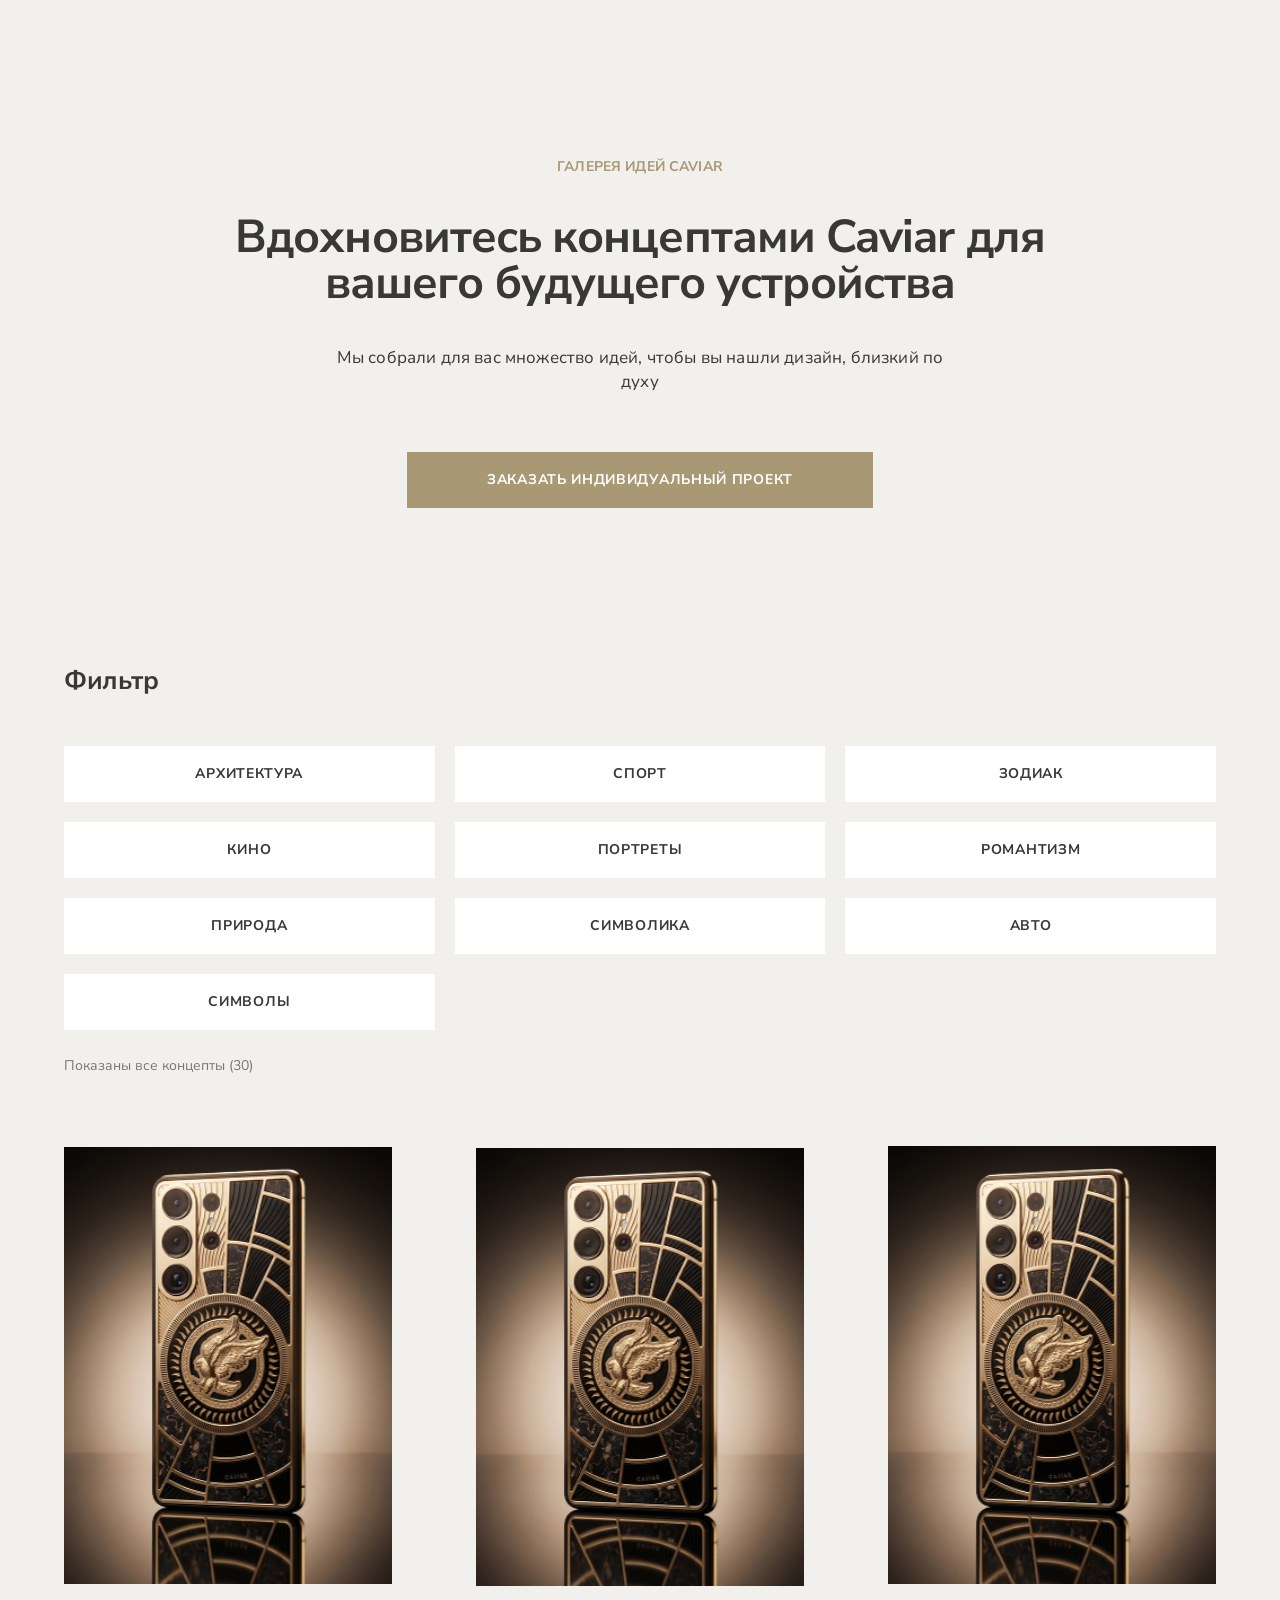
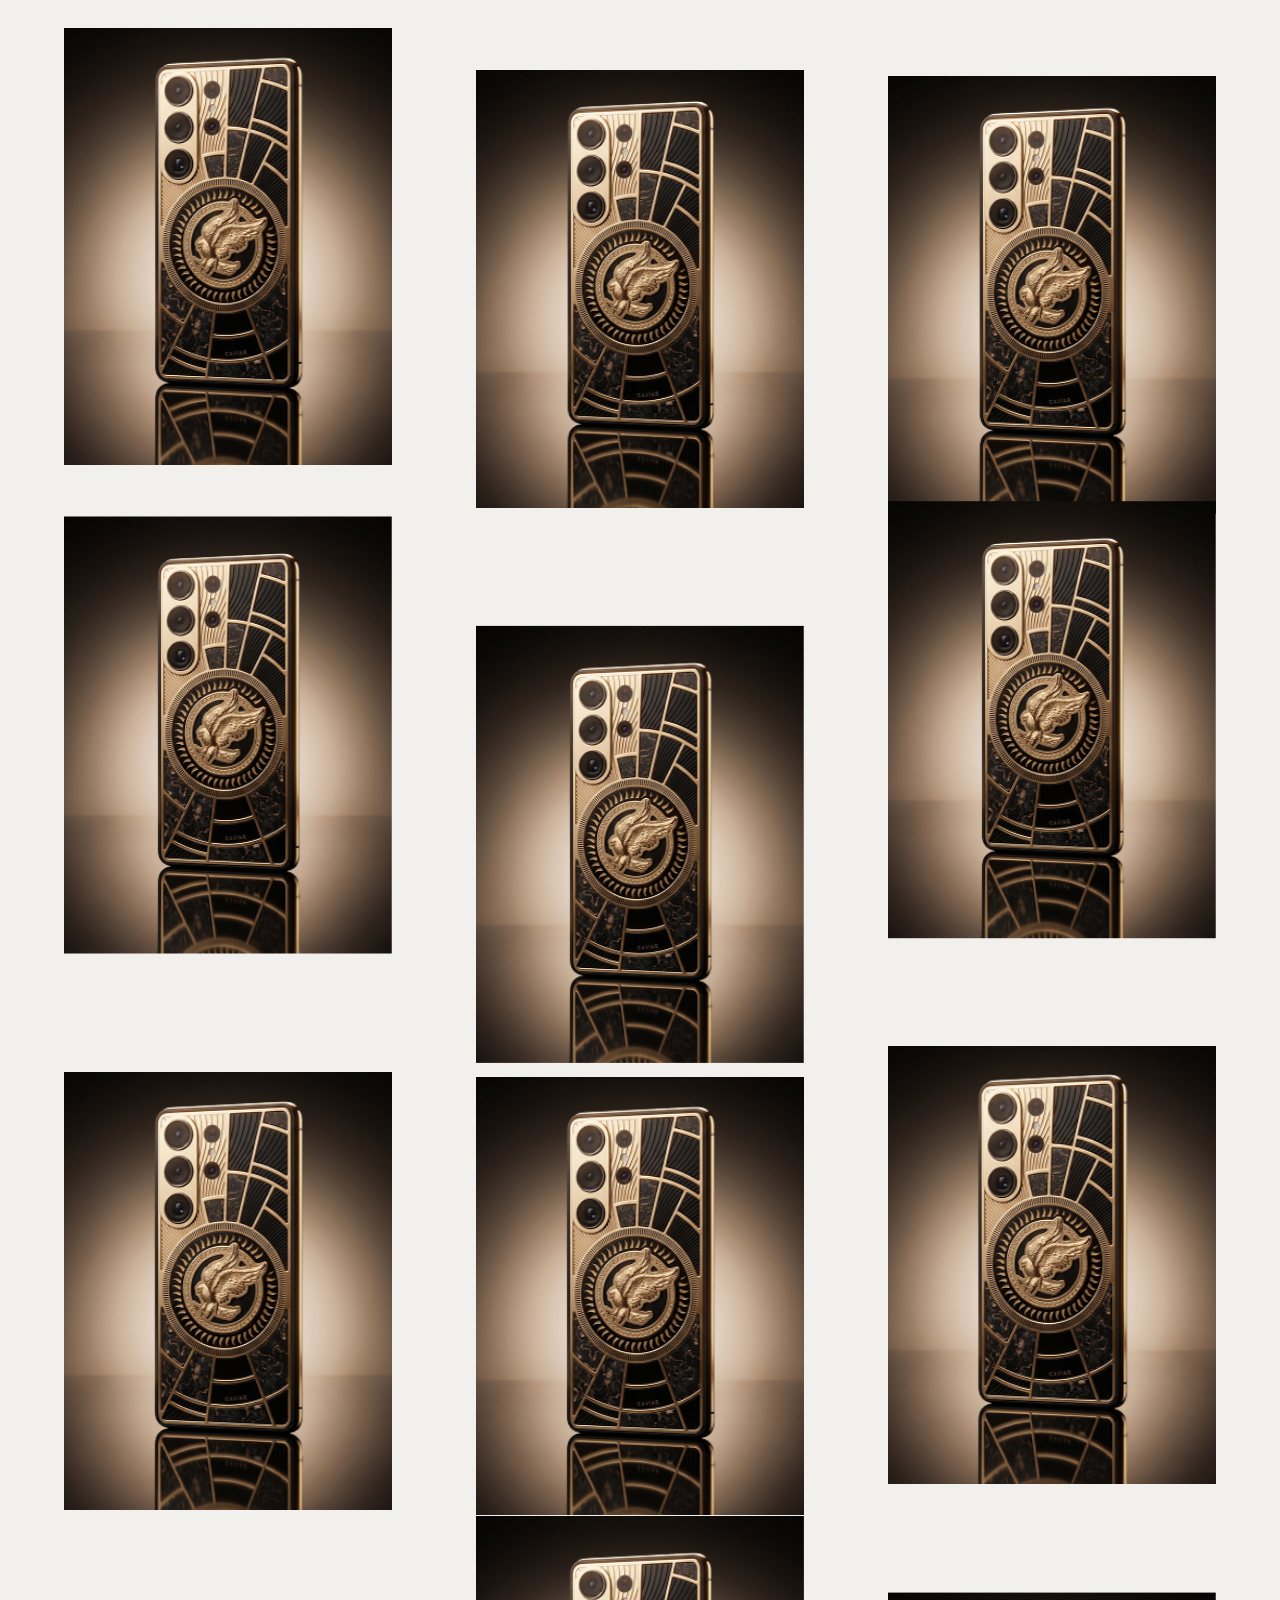
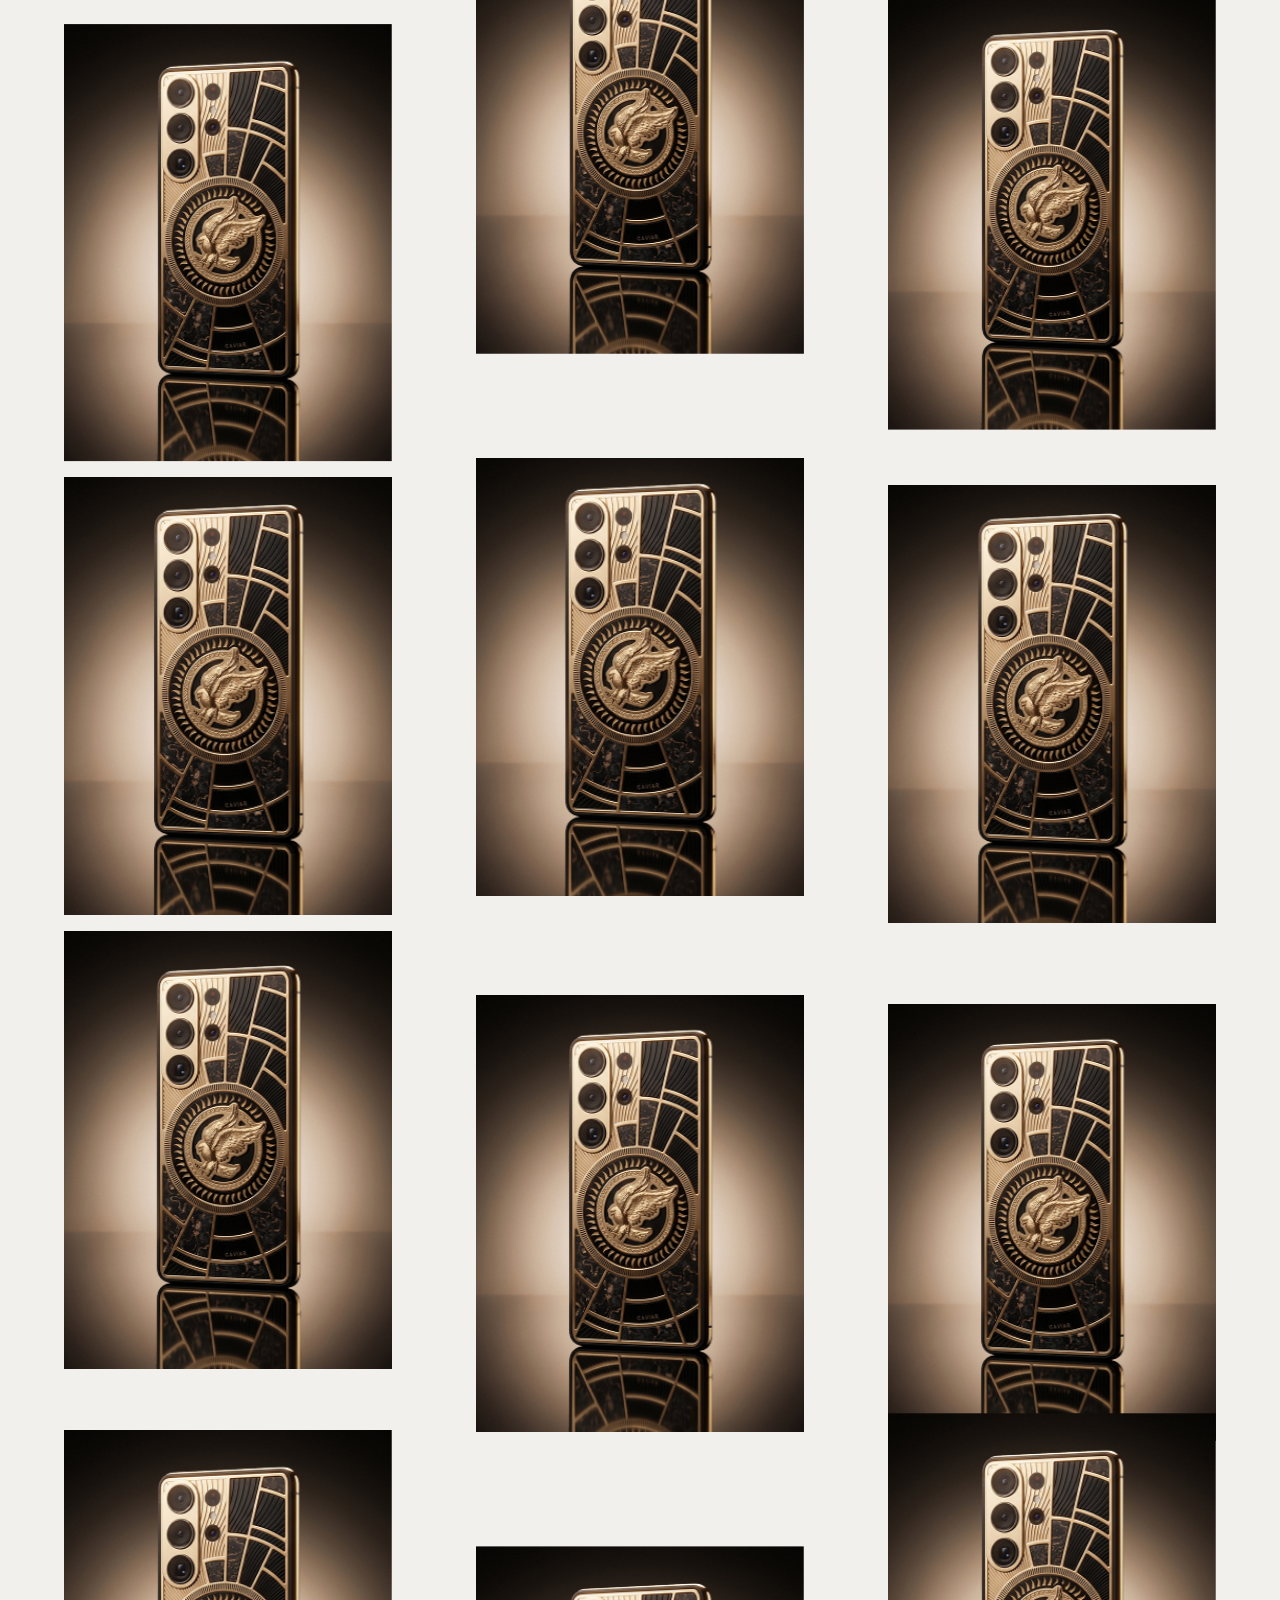
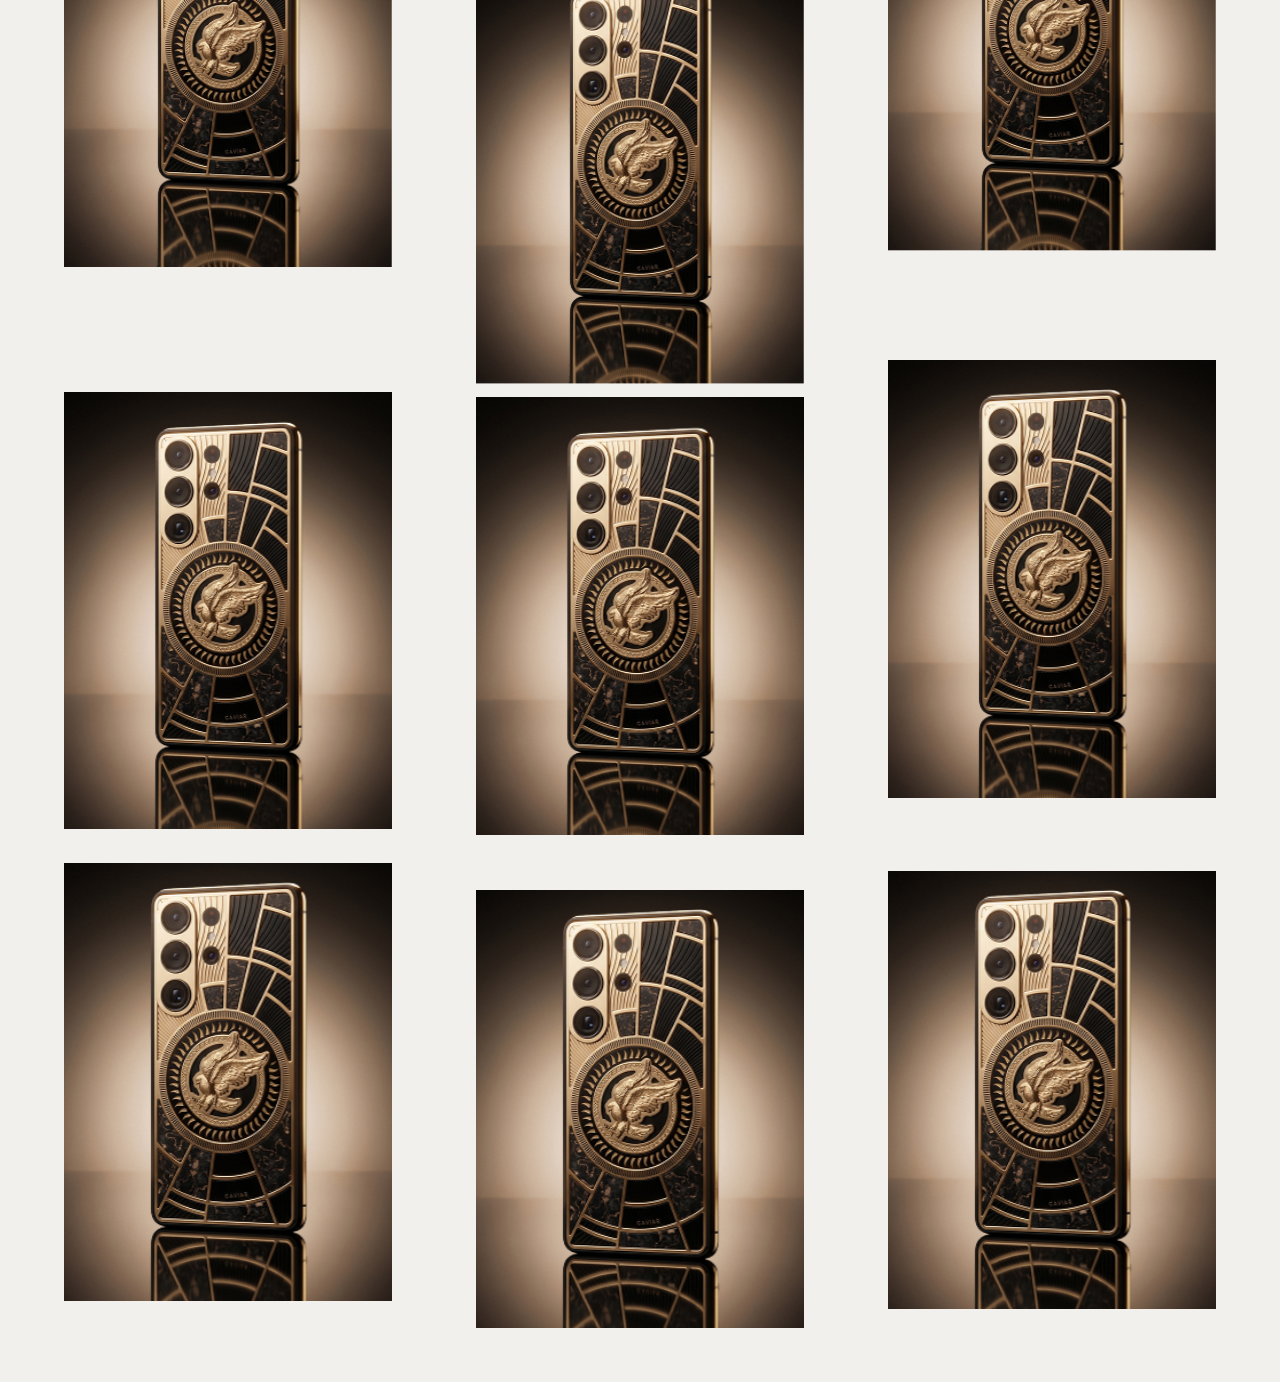
==== gallery.html @ 471e06ae "Initial commit Co-Authored-By: Claude Sonnet 4.6 <noreply@anthropic.com>" ====
<!DOCTYPE html>
<html lang="ru">
<head>
<meta charset="UTF-8">
<meta name="viewport" content="width=device-width, initial-scale=1.0">
<title>Галерея идей — Caviar</title>
<link rel="preconnect" href="https://fonts.googleapis.com">
<link rel="preconnect" href="https://fonts.gstatic.com" crossorigin>
<link href="https://fonts.googleapis.com/css2?family=Nunito+Sans:opsz,wght@6..12,400;6..12,700&display=swap" rel="stylesheet">
<link rel="stylesheet" href="styles.css">
</head>
<body>

  <!-- Section / Model 11 (node 9011:256): интро галереи идей -->
  <section class="about about--center" data-reveal>
    <div class="about__info">
      <p class="about__micro fx">Галерея идей Caviar</p>
      <h1 class="about__display" data-split>Вдохновитесь концептами Caviar для вашего будущего устройства</h1>
      <p class="about__body fx">Мы собрали для вас множество идей, чтобы вы нашли дизайн, близкий по духу</p>
      <div class="about__cta-wrap fx">
        <button class="about__cta" type="button">Заказать индивидуальный проект</button>
      </div>
    </div>
  </section>

  <!-- Section / Model 13 (node 9011:285): панель фильтра галереи -->
  <section class="filterbar" data-reveal>
    <div class="filterbar__inner">
      <h2 class="filterbar__label fx">Фильтр</h2>
    </div>
  </section>

  <!-- Section / Model 14 (node 9011:299): чипы фильтра, множественный выбор -->
  <section class="filterchips" id="filterSheet" data-reveal>
    <div class="filterchips__grid" role="group" aria-label="Фильтр концептов по темам">
      <button class="chip fx fx--fast" type="button" aria-pressed="false" data-filter="архитектура">Архитектура</button>
      <button class="chip fx fx--fast" type="button" aria-pressed="false" data-filter="спорт">Спорт</button>
      <button class="chip fx fx--fast" type="button" aria-pressed="false" data-filter="зодиак">Зодиак</button>
      <button class="chip fx fx--fast" type="button" aria-pressed="false" data-filter="кино">Кино</button>
      <button class="chip fx fx--fast" type="button" aria-pressed="false" data-filter="портреты">Портреты</button>
      <button class="chip fx fx--fast" type="button" aria-pressed="false" data-filter="романтизм">Романтизм</button>
      <button class="chip fx fx--fast" type="button" aria-pressed="false" data-filter="природа">Природа</button>
      <button class="chip fx fx--fast" type="button" aria-pressed="false" data-filter="символика">Символика</button>
      <button class="chip fx fx--fast" type="button" aria-pressed="false" data-filter="авто">Авто</button>
      <button class="chip fx fx--fast" type="button" aria-pressed="false" data-filter="символы">Символы</button>
    </div>
    <!-- тестовая строка состояния: показывает логику мультивыбора, в макете её нет -->
    <p class="filterchips__status" id="filterStatus" aria-live="polite">Показаны все концепты</p>
    <button class="filterchips__apply" id="filterApply" type="button">Применить</button>
  </section>

  <!-- плавающая кнопка фильтра (только мобильная версия) -->
  <button class="filter-fab" id="filterFab" type="button" aria-expanded="false" aria-controls="filterSheet">
    Открыть фильтр<span class="filter-fab__count" id="filterFabCount" hidden></span>
  </button>

  <!-- Section / Model 15 (node 9016:401): сетка концептов, та же система что на главной -->
  <section class="gallery gallery--concepts" data-reveal>
    <div class="gallery__grid" id="conceptsGrid">
      <div class="gallery__cell concept" data-large="assets/tile-large.jpg" data-tags="архитектура,кино">
        <figure class="gallery__tile fx fx--fast">
          <div class="tile__media"><div class="tile__zoom"><img src="assets/tile.jpg" alt="Название — архитектура,кино" loading="lazy"></div></div>
          <button class="tile__zoom-btn" type="button">Увеличить</button>
          <figcaption class="tile__caption">Название<span class="tile__tags">архитектура,кино</span></figcaption>
        </figure>
      </div>
      <div class="gallery__cell concept" data-large="assets/tile-large.jpg" data-tags="спорт">
        <figure class="gallery__tile fx fx--fast">
          <div class="tile__media"><div class="tile__zoom"><img src="assets/tile.jpg" alt="Название — спорт" loading="lazy"></div></div>
          <button class="tile__zoom-btn" type="button">Увеличить</button>
          <figcaption class="tile__caption">Название<span class="tile__tags">спорт</span></figcaption>
        </figure>
      </div>
      <div class="gallery__cell concept" data-large="assets/tile-large.jpg" data-tags="зодиак">
        <figure class="gallery__tile fx fx--fast">
          <div class="tile__media"><div class="tile__zoom"><img src="assets/tile.jpg" alt="Название — зодиак" loading="lazy"></div></div>
          <button class="tile__zoom-btn" type="button">Увеличить</button>
          <figcaption class="tile__caption">Название<span class="tile__tags">зодиак</span></figcaption>
        </figure>
      </div>
      <div class="gallery__cell concept" data-large="assets/tile-large.jpg" data-tags="кино,портреты">
        <figure class="gallery__tile fx fx--fast">
          <div class="tile__media"><div class="tile__zoom"><img src="assets/tile.jpg" alt="Название — кино,портреты" loading="lazy"></div></div>
          <button class="tile__zoom-btn" type="button">Увеличить</button>
          <figcaption class="tile__caption">Название<span class="tile__tags">кино,портреты</span></figcaption>
        </figure>
      </div>
      <div class="gallery__cell concept" data-large="assets/tile-large.jpg" data-tags="портреты">
        <figure class="gallery__tile fx fx--fast">
          <div class="tile__media"><div class="tile__zoom"><img src="assets/tile.jpg" alt="Название — портреты" loading="lazy"></div></div>
          <button class="tile__zoom-btn" type="button">Увеличить</button>
          <figcaption class="tile__caption">Название<span class="tile__tags">портреты</span></figcaption>
        </figure>
      </div>
      <div class="gallery__cell concept" data-large="assets/tile-large.jpg" data-tags="романтизм">
        <figure class="gallery__tile fx fx--fast">
          <div class="tile__media"><div class="tile__zoom"><img src="assets/tile.jpg" alt="Название — романтизм" loading="lazy"></div></div>
          <button class="tile__zoom-btn" type="button">Увеличить</button>
          <figcaption class="tile__caption">Название<span class="tile__tags">романтизм</span></figcaption>
        </figure>
      </div>
      <div class="gallery__cell concept" data-large="assets/tile-large.jpg" data-tags="природа,романтизм">
        <figure class="gallery__tile fx fx--fast">
          <div class="tile__media"><div class="tile__zoom"><img src="assets/tile.jpg" alt="Название — природа,романтизм" loading="lazy"></div></div>
          <button class="tile__zoom-btn" type="button">Увеличить</button>
          <figcaption class="tile__caption">Название<span class="tile__tags">природа,романтизм</span></figcaption>
        </figure>
      </div>
      <div class="gallery__cell concept" data-large="assets/tile-large.jpg" data-tags="символика">
        <figure class="gallery__tile fx fx--fast">
          <div class="tile__media"><div class="tile__zoom"><img src="assets/tile.jpg" alt="Название — символика" loading="lazy"></div></div>
          <button class="tile__zoom-btn" type="button">Увеличить</button>
          <figcaption class="tile__caption">Название<span class="tile__tags">символика</span></figcaption>
        </figure>
      </div>
      <div class="gallery__cell concept" data-large="assets/tile-large.jpg" data-tags="авто">
        <figure class="gallery__tile fx fx--fast">
          <div class="tile__media"><div class="tile__zoom"><img src="assets/tile.jpg" alt="Название — авто" loading="lazy"></div></div>
          <button class="tile__zoom-btn" type="button">Увеличить</button>
          <figcaption class="tile__caption">Название<span class="tile__tags">авто</span></figcaption>
        </figure>
      </div>
      <div class="gallery__cell concept" data-large="assets/tile-large.jpg" data-tags="символы,природа">
        <figure class="gallery__tile fx fx--fast">
          <div class="tile__media"><div class="tile__zoom"><img src="assets/tile.jpg" alt="Название — символы,природа" loading="lazy"></div></div>
          <button class="tile__zoom-btn" type="button">Увеличить</button>
          <figcaption class="tile__caption">Название<span class="tile__tags">символы,природа</span></figcaption>
        </figure>
      </div>
      <div class="gallery__cell concept" data-large="assets/tile-large.jpg" data-tags="архитектура">
        <figure class="gallery__tile fx fx--fast">
          <div class="tile__media"><div class="tile__zoom"><img src="assets/tile.jpg" alt="Название — архитектура" loading="lazy"></div></div>
          <button class="tile__zoom-btn" type="button">Увеличить</button>
          <figcaption class="tile__caption">Название<span class="tile__tags">архитектура</span></figcaption>
        </figure>
      </div>
      <div class="gallery__cell concept" data-large="assets/tile-large.jpg" data-tags="спорт">
        <figure class="gallery__tile fx fx--fast">
          <div class="tile__media"><div class="tile__zoom"><img src="assets/tile.jpg" alt="Название — спорт" loading="lazy"></div></div>
          <button class="tile__zoom-btn" type="button">Увеличить</button>
          <figcaption class="tile__caption">Название<span class="tile__tags">спорт</span></figcaption>
        </figure>
      </div>
      <div class="gallery__cell concept" data-large="assets/tile-large.jpg" data-tags="зодиак,символика">
        <figure class="gallery__tile fx fx--fast">
          <div class="tile__media"><div class="tile__zoom"><img src="assets/tile.jpg" alt="Название — зодиак,символика" loading="lazy"></div></div>
          <button class="tile__zoom-btn" type="button">Увеличить</button>
          <figcaption class="tile__caption">Название<span class="tile__tags">зодиак,символика</span></figcaption>
        </figure>
      </div>
      <div class="gallery__cell concept" data-large="assets/tile-large.jpg" data-tags="кино">
        <figure class="gallery__tile fx fx--fast">
          <div class="tile__media"><div class="tile__zoom"><img src="assets/tile.jpg" alt="Название — кино" loading="lazy"></div></div>
          <button class="tile__zoom-btn" type="button">Увеличить</button>
          <figcaption class="tile__caption">Название<span class="tile__tags">кино</span></figcaption>
        </figure>
      </div>
      <div class="gallery__cell concept" data-large="assets/tile-large.jpg" data-tags="портреты">
        <figure class="gallery__tile fx fx--fast">
          <div class="tile__media"><div class="tile__zoom"><img src="assets/tile.jpg" alt="Название — портреты" loading="lazy"></div></div>
          <button class="tile__zoom-btn" type="button">Увеличить</button>
          <figcaption class="tile__caption">Название<span class="tile__tags">портреты</span></figcaption>
        </figure>
      </div>
      <div class="gallery__cell concept" data-large="assets/tile-large.jpg" data-tags="романтизм,авто">
        <figure class="gallery__tile fx fx--fast">
          <div class="tile__media"><div class="tile__zoom"><img src="assets/tile.jpg" alt="Название — романтизм,авто" loading="lazy"></div></div>
          <button class="tile__zoom-btn" type="button">Увеличить</button>
          <figcaption class="tile__caption">Название<span class="tile__tags">романтизм,авто</span></figcaption>
        </figure>
      </div>
      <div class="gallery__cell concept" data-large="assets/tile-large.jpg" data-tags="природа">
        <figure class="gallery__tile fx fx--fast">
          <div class="tile__media"><div class="tile__zoom"><img src="assets/tile.jpg" alt="Название — природа" loading="lazy"></div></div>
          <button class="tile__zoom-btn" type="button">Увеличить</button>
          <figcaption class="tile__caption">Название<span class="tile__tags">природа</span></figcaption>
        </figure>
      </div>
      <div class="gallery__cell concept" data-large="assets/tile-large.jpg" data-tags="символика">
        <figure class="gallery__tile fx fx--fast">
          <div class="tile__media"><div class="tile__zoom"><img src="assets/tile.jpg" alt="Название — символика" loading="lazy"></div></div>
          <button class="tile__zoom-btn" type="button">Увеличить</button>
          <figcaption class="tile__caption">Название<span class="tile__tags">символика</span></figcaption>
        </figure>
      </div>
      <div class="gallery__cell concept" data-large="assets/tile-large.jpg" data-tags="авто,символы">
        <figure class="gallery__tile fx fx--fast">
          <div class="tile__media"><div class="tile__zoom"><img src="assets/tile.jpg" alt="Название — авто,символы" loading="lazy"></div></div>
          <button class="tile__zoom-btn" type="button">Увеличить</button>
          <figcaption class="tile__caption">Название<span class="tile__tags">авто,символы</span></figcaption>
        </figure>
      </div>
      <div class="gallery__cell concept" data-large="assets/tile-large.jpg" data-tags="символы">
        <figure class="gallery__tile fx fx--fast">
          <div class="tile__media"><div class="tile__zoom"><img src="assets/tile.jpg" alt="Название — символы" loading="lazy"></div></div>
          <button class="tile__zoom-btn" type="button">Увеличить</button>
          <figcaption class="tile__caption">Название<span class="tile__tags">символы</span></figcaption>
        </figure>
      </div>
      <div class="gallery__cell concept" data-large="assets/tile-large.jpg" data-tags="архитектура">
        <figure class="gallery__tile fx fx--fast">
          <div class="tile__media"><div class="tile__zoom"><img src="assets/tile.jpg" alt="Название — архитектура" loading="lazy"></div></div>
          <button class="tile__zoom-btn" type="button">Увеличить</button>
          <figcaption class="tile__caption">Название<span class="tile__tags">архитектура</span></figcaption>
        </figure>
      </div>
      <div class="gallery__cell concept" data-large="assets/tile-large.jpg" data-tags="спорт,архитектура">
        <figure class="gallery__tile fx fx--fast">
          <div class="tile__media"><div class="tile__zoom"><img src="assets/tile.jpg" alt="Название — спорт,архитектура" loading="lazy"></div></div>
          <button class="tile__zoom-btn" type="button">Увеличить</button>
          <figcaption class="tile__caption">Название<span class="tile__tags">спорт,архитектура</span></figcaption>
        </figure>
      </div>
      <div class="gallery__cell concept" data-large="assets/tile-large.jpg" data-tags="зодиак">
        <figure class="gallery__tile fx fx--fast">
          <div class="tile__media"><div class="tile__zoom"><img src="assets/tile.jpg" alt="Название — зодиак" loading="lazy"></div></div>
          <button class="tile__zoom-btn" type="button">Увеличить</button>
          <figcaption class="tile__caption">Название<span class="tile__tags">зодиак</span></figcaption>
        </figure>
      </div>
      <div class="gallery__cell concept" data-large="assets/tile-large.jpg" data-tags="кино">
        <figure class="gallery__tile fx fx--fast">
          <div class="tile__media"><div class="tile__zoom"><img src="assets/tile.jpg" alt="Название — кино" loading="lazy"></div></div>
          <button class="tile__zoom-btn" type="button">Увеличить</button>
          <figcaption class="tile__caption">Название<span class="tile__tags">кино</span></figcaption>
        </figure>
      </div>
      <div class="gallery__cell concept" data-large="assets/tile-large.jpg" data-tags="портреты,спорт">
        <figure class="gallery__tile fx fx--fast">
          <div class="tile__media"><div class="tile__zoom"><img src="assets/tile.jpg" alt="Название — портреты,спорт" loading="lazy"></div></div>
          <button class="tile__zoom-btn" type="button">Увеличить</button>
          <figcaption class="tile__caption">Название<span class="tile__tags">портреты,спорт</span></figcaption>
        </figure>
      </div>
      <div class="gallery__cell concept" data-large="assets/tile-large.jpg" data-tags="романтизм">
        <figure class="gallery__tile fx fx--fast">
          <div class="tile__media"><div class="tile__zoom"><img src="assets/tile.jpg" alt="Название — романтизм" loading="lazy"></div></div>
          <button class="tile__zoom-btn" type="button">Увеличить</button>
          <figcaption class="tile__caption">Название<span class="tile__tags">романтизм</span></figcaption>
        </figure>
      </div>
      <div class="gallery__cell concept" data-large="assets/tile-large.jpg" data-tags="природа">
        <figure class="gallery__tile fx fx--fast">
          <div class="tile__media"><div class="tile__zoom"><img src="assets/tile.jpg" alt="Название — природа" loading="lazy"></div></div>
          <button class="tile__zoom-btn" type="button">Увеличить</button>
          <figcaption class="tile__caption">Название<span class="tile__tags">природа</span></figcaption>
        </figure>
      </div>
      <div class="gallery__cell concept" data-large="assets/tile-large.jpg" data-tags="символика,зодиак">
        <figure class="gallery__tile fx fx--fast">
          <div class="tile__media"><div class="tile__zoom"><img src="assets/tile.jpg" alt="Название — символика,зодиак" loading="lazy"></div></div>
          <button class="tile__zoom-btn" type="button">Увеличить</button>
          <figcaption class="tile__caption">Название<span class="tile__tags">символика,зодиак</span></figcaption>
        </figure>
      </div>
      <div class="gallery__cell concept" data-large="assets/tile-large.jpg" data-tags="авто">
        <figure class="gallery__tile fx fx--fast">
          <div class="tile__media"><div class="tile__zoom"><img src="assets/tile.jpg" alt="Название — авто" loading="lazy"></div></div>
          <button class="tile__zoom-btn" type="button">Увеличить</button>
          <figcaption class="tile__caption">Название<span class="tile__tags">авто</span></figcaption>
        </figure>
      </div>
      <div class="gallery__cell concept" data-large="assets/tile-large.jpg" data-tags="символы">
        <figure class="gallery__tile fx fx--fast">
          <div class="tile__media"><div class="tile__zoom"><img src="assets/tile.jpg" alt="Название — символы" loading="lazy"></div></div>
          <button class="tile__zoom-btn" type="button">Увеличить</button>
          <figcaption class="tile__caption">Название<span class="tile__tags">символы</span></figcaption>
        </figure>
      </div>
    </div>
  </section>

  <!-- Section / Model 16 (node 9019:467): попап концепта с листанием -->
  <div class="lightbox" id="lightbox" hidden role="dialog" aria-modal="true" aria-label="Просмотр концепта">
    <figure class="lightbox__figure">
      <img class="lightbox__img" src="" alt="">
      <div class="lightbox__controls">
        <button class="lightbox__btn" id="lbPrev" type="button" aria-label="Предыдущий">&lt;</button>
        <button class="lightbox__btn" id="lbClose" type="button" aria-label="Закрыть">X</button>
        <button class="lightbox__btn" id="lbNext" type="button" aria-label="Следующий">&gt;</button>
      </div>
    </figure>
    <figcaption class="lightbox__caption">
      <span class="lightbox__name" id="lbName">Название</span>
      <span class="lightbox__cat" id="lbCat">символика</span>
    </figcaption>
  </div>

<script src="js/reveal.js"></script>
<script src="js/filters.js"></script>
<script src="js/gallery-fx.js"></script>
<script src="js/concepts.js"></script>
<script src="js/filter-sheet.js"></script>
</body>
</html>
---- styles.css ----
/* ============ tokens (из Figma) ============ */
  :root {
    --color-surface-base: #ffffff;   /* color/surface-base */
    --color-bg: #0d1117;             /* фон секций Caviar */
    --spacing-section-gap: 64px;     /* spacing/section-gap */
    --spacing-stats-gap: 14px;       /* spacing/stats-gap */
    --font-display: 'Nunito Sans', system-ui, sans-serif;
    --hero-scroll-length: 220vh;     /* длина скролла, за которую видео сжимается */
    --color-section-light: #f2f0ed;  /* фон секций контента; на нём же сжимается видео */
  }

  * { margin: 0; padding: 0; box-sizing: border-box; }

  body {
    background: var(--color-section-light);
    font-family: var(--font-display);
    color: var(--color-surface-base);
  }

  /* ============ preloader ============ */
  .preloader {
    position: fixed; inset: 0; z-index: 50;
    background: var(--color-bg);
    display: flex; flex-direction: column;
    align-items: center; justify-content: center;
    gap: 18px;
    transition: opacity .7s ease, visibility .7s ease;
  }
  .preloader.is-done { opacity: 0; visibility: hidden; pointer-events: none; }
  .preloader__pct {
    font-size: 14px; font-weight: 700;
    letter-spacing: .14em; text-transform: uppercase;
    font-variant-numeric: tabular-nums;
    opacity: .9;
  }
  .preloader__bar {
    width: 180px; height: 1px; background: rgba(255,255,255,.18);
    overflow: hidden;
  }
  .preloader__bar i {
    display: block; height: 100%; width: 100%;
    background: var(--color-surface-base);
    transform: scaleX(0); transform-origin: left center;
    transition: transform .2s linear;
  }

  /* ============ hero: sticky, видео сжимается при скролле ============ */
  /* Section / Hero (node 9010:250) */
  .hero-scroll { height: var(--hero-scroll-length); position: relative; }

  .hero {
    position: sticky; top: 0;
    height: 100vh; height: 100svh;
    overflow: hidden;
    background: var(--color-section-light); /* = фон второй секции: видео сжимается на её цвете */
  }

  /* контейнер видео — именно он сжимается через clip-path */
  .hero__media {
    position: absolute; inset: 0;
    will-change: clip-path;
  }
  .hero__media video {
    width: 100%; height: 100%;
    object-fit: cover;
    pointer-events: none;
    will-change: transform;
  }

  /* затемнение под текстом */
  .hero__media::after {
    content: '';
    position: absolute; inset: auto 0 0 0; height: 45%;
    background: linear-gradient(to top, rgba(13,17,23,.55), transparent);
    pointer-events: none;
  }

  /* Hero title (node 9010:251) */
  .hero__title {
    position: absolute; z-index: 2;
    left: 0; right: 0; bottom: var(--spacing-section-gap);
    display: flex; flex-direction: column;
    align-items: center;
    gap: var(--spacing-stats-gap);
    text-align: center;
    will-change: transform, opacity;
  }

  /* Display 1 (node 9010:252) — 52/52, tracking -1.04 */
  .hero__display {
    font-size: clamp(32px, 4.6vw, 52px);
    line-height: 1;
    font-weight: 700;
    letter-spacing: -0.02em;
    text-transform: uppercase;
    white-space: nowrap;
  }

  /* microheader (node 9010:253) — 14/14, tracking +0.14, uppercase */
  .hero__micro {
    font-size: 14px;
    line-height: 1;
    font-weight: 700;
    letter-spacing: .01em;
    text-transform: uppercase;
    opacity: .92;
  }

  /* появление текста после прелоадера */
  .hero__title > * {
    opacity: 0;
    transform: translateY(28px);
    transition: opacity .9s cubic-bezier(.16,1,.3,1), transform .9s cubic-bezier(.16,1,.3,1);
  }
  .is-ready .hero__title > * { opacity: 1; transform: none; }
  .is-ready .hero__micro { transition-delay: .15s; }

  .hero__hint {
    position: absolute; z-index: 2;
    bottom: 18px; left: 50%; transform: translateX(-50%);
    font-size: 10px; font-weight: 700;
    letter-spacing: .3em; text-transform: uppercase;
    opacity: 0; transition: opacity 1s ease .8s;
  }
  .is-ready .hero__hint { opacity: .55; }

  /* ============ Section / Model 9 (node 9010:216) ============ */
  :root {
    --color-neutral-dark: #393838;    /* color/neutral-dark */
    --color-brand-accent: #a89974;    /* color/brand-accent */
    --spacing-container-x: 24px;      /* spacing/container-x */
    --spacing-cta-gap: 18px;          /* spacing/cta-gap */
  }

  .about {
    position: relative; z-index: 1;
    background: var(--color-section-light);
    color: var(--color-neutral-dark);
    display: flex; justify-content: center; align-items: flex-start;
    padding: calc(var(--spacing-section-gap) * 2) var(--spacing-section-gap);
  }

  /* Section / Info Model (9010:217) */
  .about__info {
    display: flex; flex-direction: column; align-items: flex-start;
    gap: var(--spacing-container-x);
    width: min(614px, 100%);
  }

  /* microheader (9010:218) */
  .about__micro {
    font-size: 14px; line-height: 1; font-weight: 700;
    letter-spacing: .01em; text-transform: uppercase;
    color: var(--color-brand-accent);
  }

  /* Display 2 (9010:219) — 52/52, tracking -1.04 */
  .about__display {
    font-size: clamp(30px, 3.6vw, 52px);
    line-height: 1;
    font-weight: 700;
    letter-spacing: -0.02em;
    width: min(750px, 100%);
  }
  .about__display .gold { color: var(--color-brand-accent); font-style: normal; }

  /* body (9010:220) — 17/24, tracking +0.17 */
  .about__body {
    font-size: 17px; line-height: 24px; font-weight: 400;
    letter-spacing: .01em;
    max-width: 614px;
  }
  .about__body .gold { color: var(--color-brand-accent); font-style: normal; }

  /* btn (9010:222) */
  .about__cta-wrap { padding-top: var(--spacing-cta-gap); }
  .about__cta {
    display: inline-flex; align-items: center; justify-content: center;
    background: var(--color-brand-accent);
    color: #fff;
    font-family: var(--font-display);
    font-size: 14px; line-height: 24px; font-weight: 700;
    letter-spacing: .05em; text-transform: uppercase;
    padding: 16px 80px;
    border: 0; cursor: pointer;
    transition: background-color .35s ease, transform .35s ease;
  }
  .about__cta:hover { background: #93855f; transform: translateY(-2px); }

  /* ---------- анимации появления (стиль референса) ---------- */
  /* маска: слово поднимается из-под линии строки */
  .wmask { display: inline-block; overflow: hidden; vertical-align: top; }
  .wmask .w {
    display: inline-block;
    transform: translateY(115%);
    transition: transform .9s cubic-bezier(.16, 1, .3, 1);
    transition-delay: var(--d, 0s);
  }
  .is-in .wmask .w { transform: none; }

  /* мягкий подъём для второстепенных элементов */
  .fx {
    opacity: 0; transform: translateY(26px);
    transition: opacity .9s cubic-bezier(.16,1,.3,1), transform .9s cubic-bezier(.16,1,.3,1);
    transition-delay: var(--d, 0s);
  }
  .is-in .fx { opacity: 1; transform: none; }

  @media (prefers-reduced-motion: reduce) {
    .wmask .w { transform: none; transition: none; }
    .fx { opacity: 1; transform: none; transition: none; }
    .gallery__cta { opacity: 1 !important; }  /* скрипт скролла отключён — кнопка видима сразу */
  }

  /* Section / Model 10 (node 9010:239): заголовок цветом ink-deep */
  .about--gallery .about__display { color: var(--color-ink-deep, #0d1117); }

  /* ============ Section / Model 8 (node 9010:190): галерея с кнопкой-оверлеем ============ */
  :root { --color-cta-navy: #06224d; }   /* цвет кнопки галереи из макета */

  .gallery {
    position: relative; z-index: 1;
    background: var(--color-section-light);
    padding: var(--spacing-section-gap);
  }
  .gallery__grid {
    display: grid;
    grid-template-columns: repeat(5, 1fr);
    column-gap: clamp(24px, 3.3vw, 64px);   /* 64 на макетной ширине */
    row-gap: clamp(48px, 5.2vw, 100px);     /* 100 на макетной ширине */
  }
  /* ячейка сетки — на ней работает параллакс (transform не конфликтует с ревилом) */
  .gallery__cell { will-change: transform; }

  .gallery__tile { margin: 0; position: relative; }

  .tile__media {
    aspect-ratio: 3 / 4;                     /* 211.2 × 281.35 в макете */
    overflow: hidden;
  }
  /* два слоя зума: .tile__zoom ведёт скролл (JS, без transition),
     img ведёт ховер (CSS с transition) — трансформации не конфликтуют */
  .tile__zoom {
    width: 100%; height: 100%;
    transform: scale(1.16);                  /* стартовый скролл-зум */
    will-change: transform;
  }
  .tile__media img {
    width: 100%; height: 100%;
    object-fit: cover;
    display: block;
    transition: transform .6s ease;
  }
  .gallery__tile:hover .tile__media img { transform: scale(1.06); }

  /* подпись: появляется под плиткой при ховере (стиль референса) */
  .tile__caption {
    position: absolute;
    top: calc(100% + 12px); left: 0; right: 0;
    display: flex; flex-direction: column; gap: 4px;
    text-align: center;
    font-size: 14px; line-height: 1; font-weight: 700;
    letter-spacing: .01em; text-transform: uppercase;
    color: var(--color-neutral-dark, #393838);
    opacity: 0; transform: translateY(8px);
    transition: opacity .45s ease, transform .45s cubic-bezier(.16,1,.3,1);
    pointer-events: none;
  }
  .gallery__tile:hover .tile__caption,
  .gallery__tile:focus-within .tile__caption {
    opacity: 1; transform: none;
  }
  /* на тач-устройствах ховера нет — подпись видна всегда */
  @media (hover: none) {
    .tile__caption { opacity: 1; transform: none; }
  }

  /* кнопка следует за зрителем (btn 9010:237, механика референса):
     невидимая дорожка растянута на всю секцию, внутри неё кнопка sticky —
     въезжает снизу вместе с сеткой, липнет к центру вьюпорта,
     у конца секции уезжает вместе с последним рядом */
  .gallery__cta-track {
    position: absolute; inset: 0;
    display: flex; flex-direction: column; align-items: center;
    pointer-events: none;                    /* дорожка не перекрывает ховеры плиток */
    z-index: 2;
  }
  .gallery__cta {
    position: sticky;
    top: calc(50vh - 34px);                  /* центр вьюпорта минус полвысоты кнопки */
    pointer-events: auto;
    display: inline-flex; align-items: center; justify-content: center;
    width: 368px; height: 68px;
    padding: 16px 80px;
    background: #ffffff;                      /* макет 9010:237: белая кнопка */
    color: var(--color-ink-deep, #0d1117);
    box-shadow: 0 12px 40px rgba(13, 17, 23, .08);
    font-family: var(--font-display);
    font-size: 14px; line-height: 24px; font-weight: 700;
    letter-spacing: .05em; text-transform: uppercase;
    white-space: nowrap;
    border: 0; cursor: pointer;
    transition: background-color .35s ease, opacity .9s cubic-bezier(.16,1,.3,1),
                transform .9s cubic-bezier(.16,1,.3,1);
  }
  .gallery__cta:hover { background: var(--color-section-light); }

  /* появление/исчезание кнопки ведёт скролл (см. скрипт галереи):
     класс .fx ей не нужен, стартовое состояние задаётся здесь */
  .gallery__cta { opacity: 0; }

  @media (max-width: 1280px) {
    .gallery__grid { grid-template-columns: repeat(3, 1fr); }
  }
  @media (max-width: 767px) {
    .gallery { padding: 96px 24px; }
    .gallery__grid { grid-template-columns: repeat(2, 1fr); }
    .gallery__cta { width: auto; padding: 16px 32px; }
  }

  @media (max-width: 767px) {
    .about { padding: 96px 24px; }
    .about__cta { width: 100%; padding: 16px 24px; }
  }

  /* ============ mobile + reduced motion: без sticky и сжатия ============ */
  @media (max-width: 767px), (prefers-reduced-motion: reduce) {
    .hero-scroll { height: auto; }
    .hero { position: relative; }
  }
  @media (max-width: 767px) {
    :root { --spacing-section-gap: 24px; }
    .hero__display { white-space: normal; }
  }

/* ============ Section / Model 11 (node 9011:256): центрированный интро-блок ============ */
.about--center { padding-top: calc(var(--spacing-section-gap) * 2.5); }
.about--center .about__info {
  align-items: center;
  text-align: center;
  width: min(864px, 100%);
  gap: 40px;                                  /* spacing/column-gap этого блока */
}
.about--center .about__display { width: 100%; }
.about--center .about__body { max-width: 614px; }
.about--center .about__cta-wrap { display: flex; justify-content: center; }

/* кнопки-ссылки наследуют вид кнопок */
a.gallery__cta, a.about__cta { text-decoration: none; }
a.about__cta { display: inline-flex; align-items: center; justify-content: center; width: 368px; }
@media (max-width: 767px) { a.about__cta { width: 100%; } }

/* мягкий кросс-фейд между страницами (прогрессивное улучшение, Chromium) */
@view-transition { navigation: auto; }

/* ============ Section / Model 13 (node 9011:285): панель фильтра ============ */
.filterbar {
  position: relative; z-index: 1;
  background: var(--color-section-light);
  padding: 30px var(--spacing-section-gap);
}
.filterbar__inner {
  display: flex; align-items: center;
  gap: var(--spacing-container-x);
  width: min(864px, 100%);
  min-height: 28px;
}
/* stat-big из макета: 26/30, tracking -0.26 */
.filterbar__label {
  font-size: 26px; line-height: 30px; font-weight: 700;
  letter-spacing: -0.01em;
  color: var(--color-neutral-dark, #393838);
}
/* на мобиле панель с заголовком «Фильтр» не нужна — её роль выполняет плавающая кнопка */
@media (max-width: 767px) {
  .filterbar { display: none; }
}

/* ============ Section / Model 14 (node 9011:299): чипы фильтра ============ */
.filterchips {
  position: relative; z-index: 1;
  background: var(--color-section-light);
  padding: 20px var(--spacing-section-gap) 40px;
}
.filterchips__grid {
  display: grid;
  grid-template-columns: repeat(5, 1fr);
  gap: 30px;
}
.chip {
  display: inline-flex; align-items: center; justify-content: center;
  padding: 16px 24px;                       /* в макете 80, но контент диктует меньше — кнопка тянется колонкой */
  background: var(--color-surface-base, #fff);
  color: var(--color-neutral-dark, #393838);
  font-family: var(--font-display);
  font-size: 14px; line-height: 24px; font-weight: 700;
  letter-spacing: .05em; text-transform: uppercase;
  white-space: nowrap;
  border: 0; cursor: pointer;
  transition: background-color .3s ease, color .3s ease, transform .3s ease, box-shadow .3s ease;
}
.chip:hover { transform: translateY(-2px); box-shadow: 0 10px 28px rgba(13,17,23,.07); }
.chip[aria-pressed="true"] {
  background: var(--color-brand-accent, #a89974);
  color: #fff;
}
.chip:focus-visible { outline: 2px solid var(--color-brand-accent); outline-offset: 2px; }

/* тестовая строка состояния мультивыбора */
.filterchips__status {
  margin-top: 24px;
  font-size: 14px; line-height: 24px;
  color: var(--color-neutral-dark, #393838);
  opacity: .65;
}
.filterchips__status b { color: var(--color-brand-accent); font-weight: 700; }
.filterchips__reset {
  background: none; border: 0; padding: 0; margin-left: 8px;
  font: inherit; font-weight: 700;
  color: var(--color-neutral-dark);
  text-decoration: underline; text-underline-offset: 3px;
  cursor: pointer;
}

@media (max-width: 1280px) {
  .filterchips__grid { grid-template-columns: repeat(3, 1fr); gap: 20px; }
}
@media (max-width: 767px) {
  .filterchips { padding: 16px 24px 32px; }
  .filterchips__grid { grid-template-columns: repeat(2, 1fr); gap: 12px; }
  .chip { padding: 14px 12px; }
}

/* ============ Section / Model 15 (node 9016:401): сетка концептов ============ */
.gallery--concepts {
  padding-top: 30px;
  /* гэпы этого блока крупнее, чем у галереи главной: 128/100 на макетной ширине */
}
.gallery--concepts .gallery__grid {
  column-gap: clamp(32px, 6.6vw, 128px);
  row-gap: clamp(48px, 5.2vw, 100px);
}

/* кнопка «Увеличить» (9016:435): по центру плитки, видима при ховере */
.tile__zoom-btn {
  position: absolute;
  top: 50%; left: 50%;
  translate: -50% -50%;
  display: inline-flex; align-items: center; justify-content: center;
  height: 32px; padding: 4px 20px;
  background: var(--color-surface-base, #fff);
  color: var(--color-neutral-dark, #393838);
  font-family: var(--font-display);
  font-size: 14px; line-height: 24px; font-weight: 700;
  letter-spacing: .05em; text-transform: uppercase;
  white-space: nowrap;
  border: 0; cursor: pointer;
  opacity: 0; transform: translateY(8px);
  transition: opacity .35s ease, transform .35s cubic-bezier(.16,1,.3,1);
}
.gallery__tile:hover .tile__zoom-btn,
.tile__zoom-btn:focus-visible {
  opacity: 1; transform: none;
}
@media (hover: none) { .tile__zoom-btn { opacity: 1; transform: none; } }

/* фильтрация: скрытие/появление карточек */
.concept { transition: opacity .35s ease, scale .35s ease; }
.concept.is-hiding { opacity: 0; scale: .94; pointer-events: none; }
.concept[hidden] { display: none; }

/* ============ попап концепта (node 9019:467) ============ */
.lightbox[hidden] { display: none; }   /* атрибут hidden сильнее нашего display:flex */
.lightbox {
  position: fixed; inset: 0; z-index: 100;
  background: var(--color-section-light, #f2f0ed);   /* светлый попап, как в макете */
  display: flex; align-items: center; justify-content: center;
  padding: 40px 16px;
  opacity: 0; transition: opacity .35s ease;
}
.lightbox.is-open { opacity: 1; }

.lightbox__figure {
  position: relative; margin: 0;
  width: min(580px, 100%);
  max-height: 100%;
}
.lightbox__img {
  display: block;
  width: 100%; max-height: calc(100vh - 80px);
  object-fit: cover;
  transition: opacity .2s ease;
}

/* три белых квадрата 48×48 у нижней кромки изображения */
.lightbox__controls {
  position: absolute;
  bottom: 10px; left: 50%;
  translate: -50% 0;
  display: flex; gap: 5px;
}
.lightbox__btn {
  width: 48px; height: 48px;
  display: inline-flex; align-items: center; justify-content: center;
  background: var(--color-surface-base, #fff);
  color: var(--color-neutral-dark, #393838);
  font-family: var(--font-display);
  font-size: 20px; font-weight: 600; line-height: 1;
  border: 0; cursor: pointer;
  transition: background-color .3s ease;
}
.lightbox__btn:hover { background: var(--color-section-light); }
.lightbox__btn:focus-visible { outline: 2px solid var(--color-brand-accent); outline-offset: 2px; }

/* подпись справа внизу: имя 24 + категория золотом */
.lightbox__caption {
  position: absolute;
  right: var(--spacing-section-gap); bottom: 40px;
  display: flex; flex-direction: column; gap: 2px;
}
.lightbox__name {
  font-size: 24px; line-height: 1.2; font-weight: 400;
  color: var(--color-neutral-dark, #393838);
}
.lightbox__cat {
  font-size: 14px; line-height: 24px; font-weight: 700;
  letter-spacing: .05em; text-transform: uppercase;
  color: var(--color-brand-accent, #a89974);
}

@media (max-width: 767px) {
  .lightbox { padding: 24px 16px; }
  .lightbox__caption { position: static; margin-top: 12px; align-items: center; text-align: center; }
  .lightbox { flex-direction: column; }
}

/* картинка концепта кликабельна — открывает попап */
.concept .tile__media { cursor: pointer; }

/* ============ мобильный фильтр: плавающая кнопка + нижняя шторка ============ */
/* кнопка «Применить» и FAB на десктопе не существуют */
.filterchips__apply, .filter-fab { display: none; }

@media (max-width: 767px) {
  /* плавающая кнопка: фиксирована, следует за скроллом */
  .filter-fab {
    position: fixed;
    left: 50%; bottom: 24px;
    translate: -50% 0;
    z-index: 90;
    display: inline-flex; align-items: center; justify-content: center; gap: 8px;
    padding: 16px 40px;
    background: var(--color-brand-accent, #a89974);
    color: #fff;
    font-family: var(--font-display);
    font-size: 14px; line-height: 24px; font-weight: 700;
    letter-spacing: .05em; text-transform: uppercase;
    white-space: nowrap;
    border: 0; cursor: pointer;
    box-shadow: 0 12px 32px rgba(13,17,23,.22);
    transition: opacity .3s ease, translate .3s ease;
  }
  .filter-fab.is-hidden { opacity: 0; translate: -50% 12px; pointer-events: none; }
  .filter-fab__count {
    display: inline-flex; align-items: center; justify-content: center;
    min-width: 22px; height: 22px; padding: 0 6px;
    background: #fff; color: var(--color-brand-accent);
    border-radius: 11px; font-size: 12px;
  }

  /* та же секция фильтра превращается в нижнюю шторку */
  .filterchips {
    position: fixed;
    left: 0; right: 0; bottom: 0;
    z-index: 95;
    background: var(--color-surface-base, #fff);
    padding: 24px 24px calc(24px + env(safe-area-inset-bottom));
    box-shadow: 0 -16px 48px rgba(13,17,23,.18);
    transform: translateY(102%);
    transition: transform .45s cubic-bezier(.16,1,.3,1);
  }
  .filterchips.is-open { transform: none; }

  /* чипы — одна лента с горизонтальным скроллом */
  .filterchips__grid {
    display: flex; flex-wrap: nowrap;
    gap: 12px;
    overflow-x: auto;
    -webkit-overflow-scrolling: touch;
    scrollbar-width: none;
    margin: 16px 0 4px;
    padding-bottom: 4px;
  }
  .filterchips__grid::-webkit-scrollbar { display: none; }
  .chip { flex: 0 0 auto; background: var(--color-section-light); }
  .chip[aria-pressed="true"] { background: var(--color-brand-accent); }

  .filterchips__status { margin-top: 8px; font-size: 13px; }

  .filterchips__apply {
    display: flex; align-items: center; justify-content: center;
    width: 100%;
    margin-top: 16px;
    padding: 16px 24px;
    background: var(--color-brand-accent, #a89974);
    color: #fff;
    font-family: var(--font-display);
    font-size: 14px; line-height: 24px; font-weight: 700;
    letter-spacing: .05em; text-transform: uppercase;
    border: 0; cursor: pointer;
  }
}
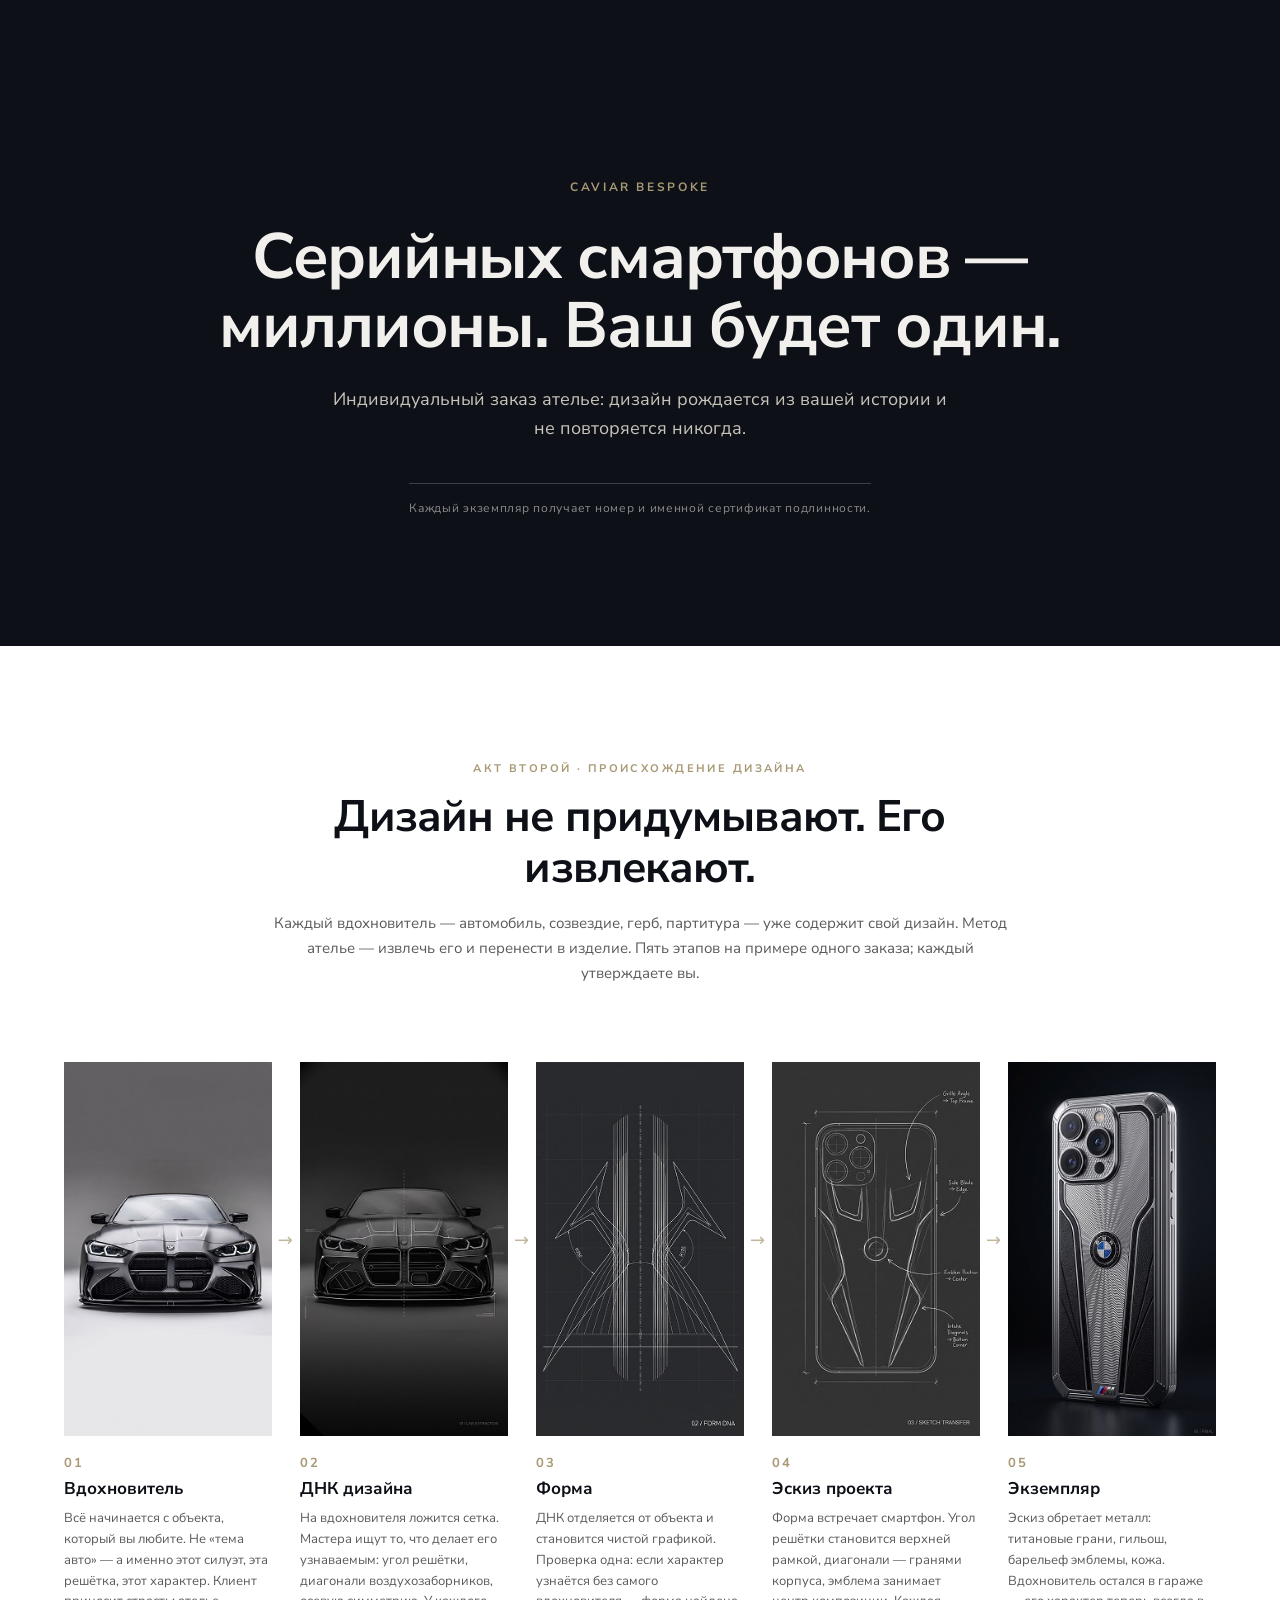
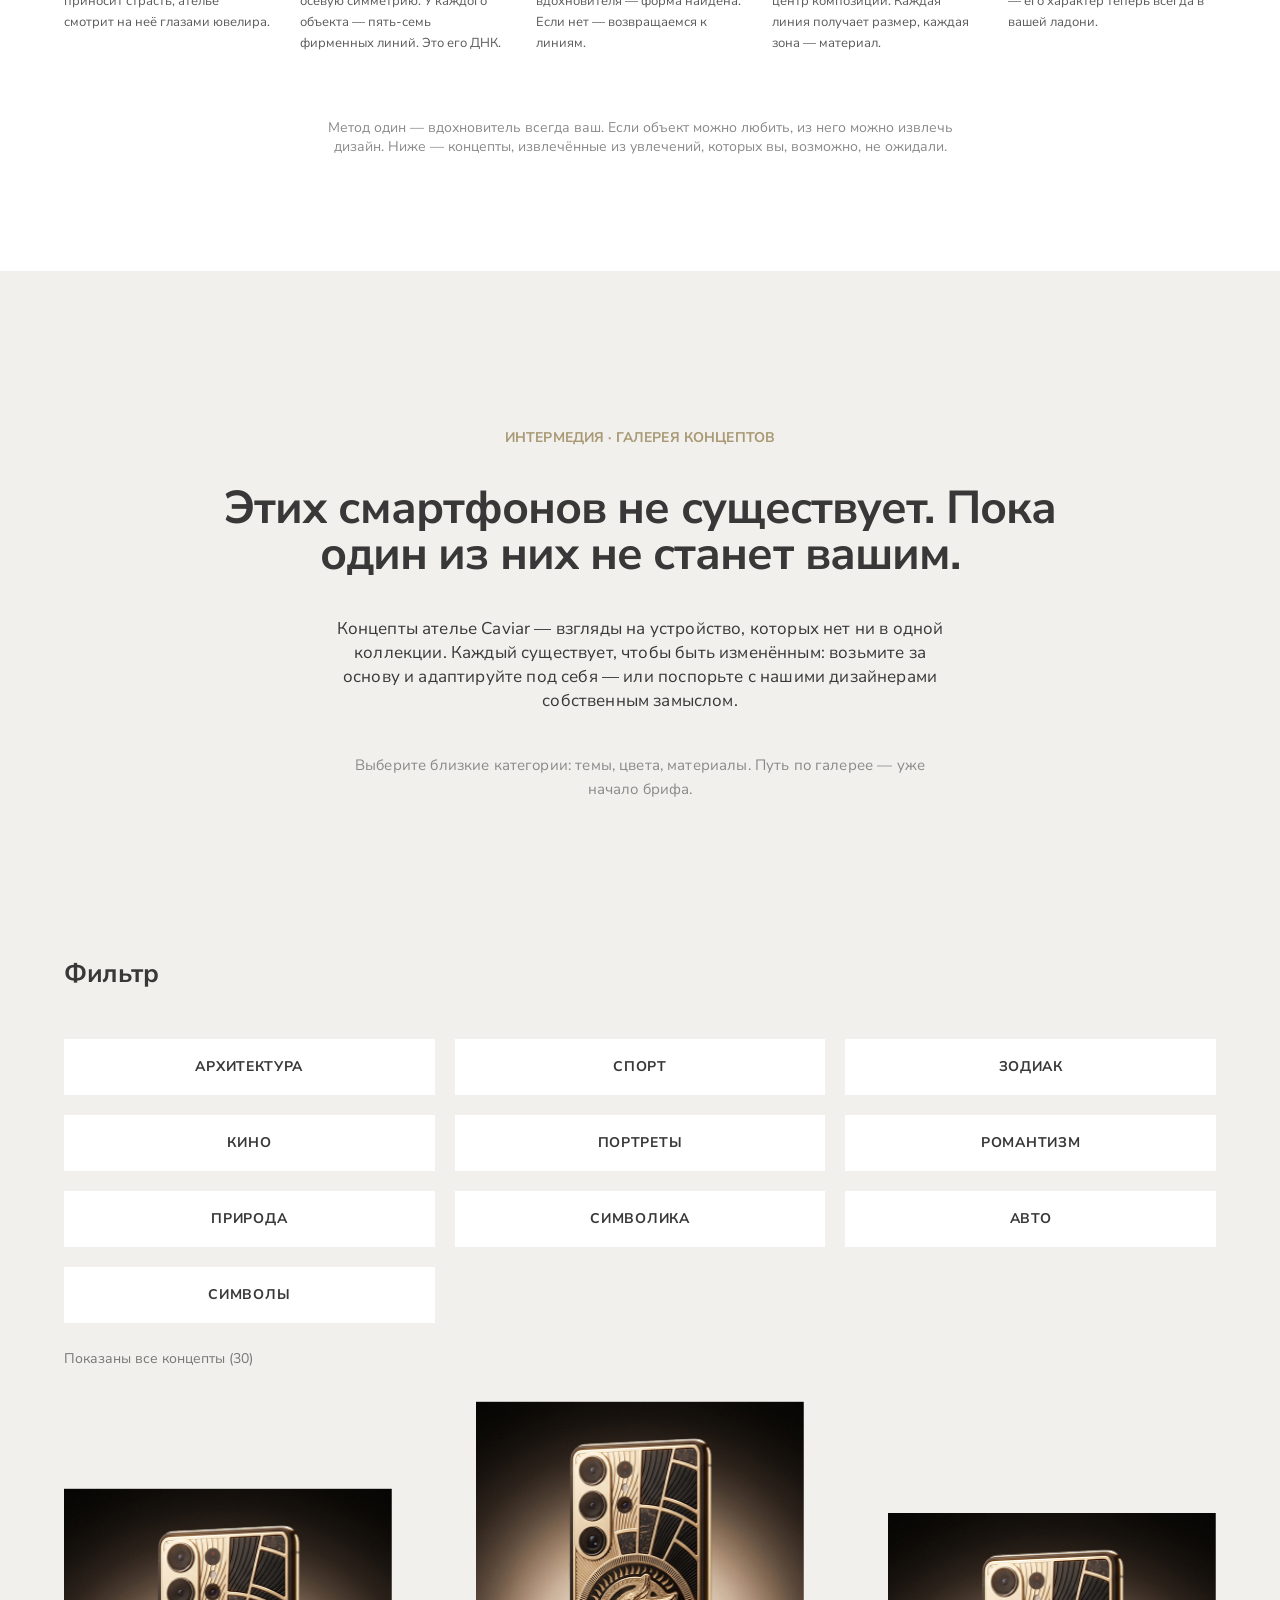
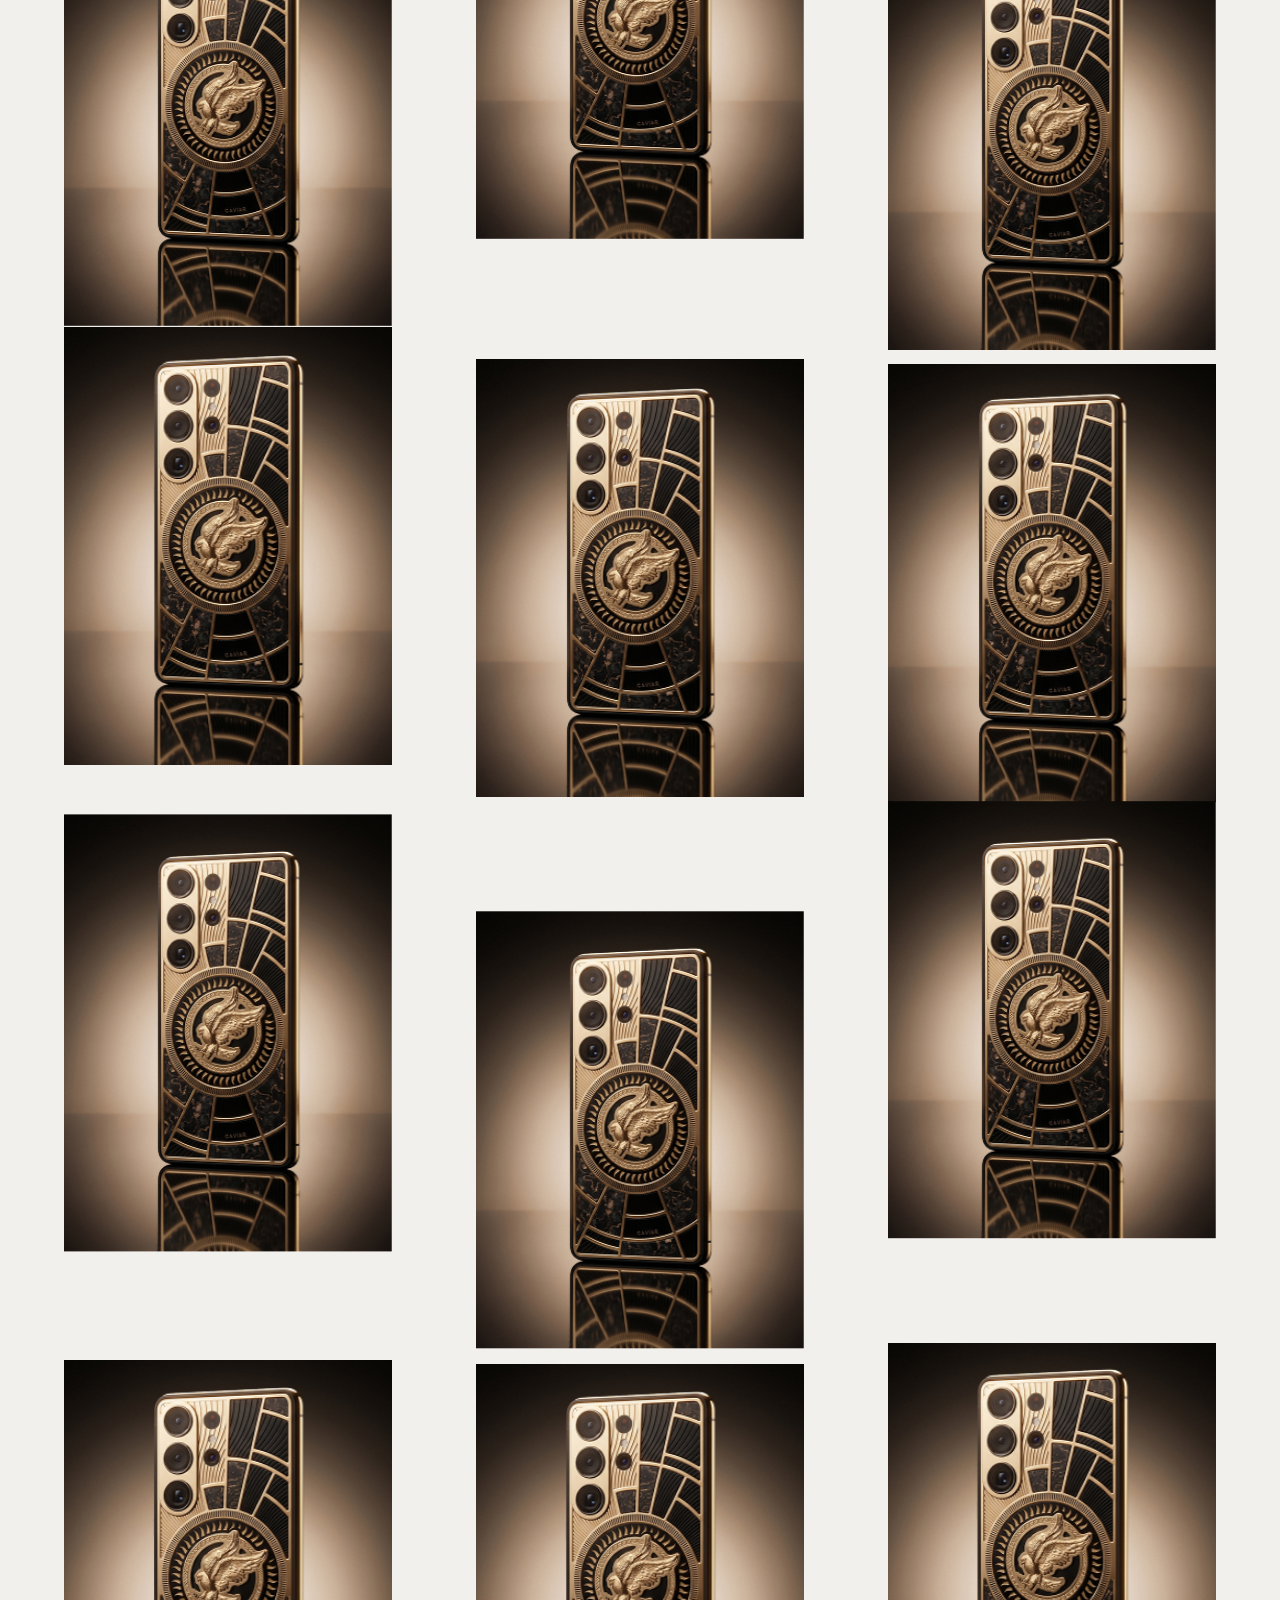
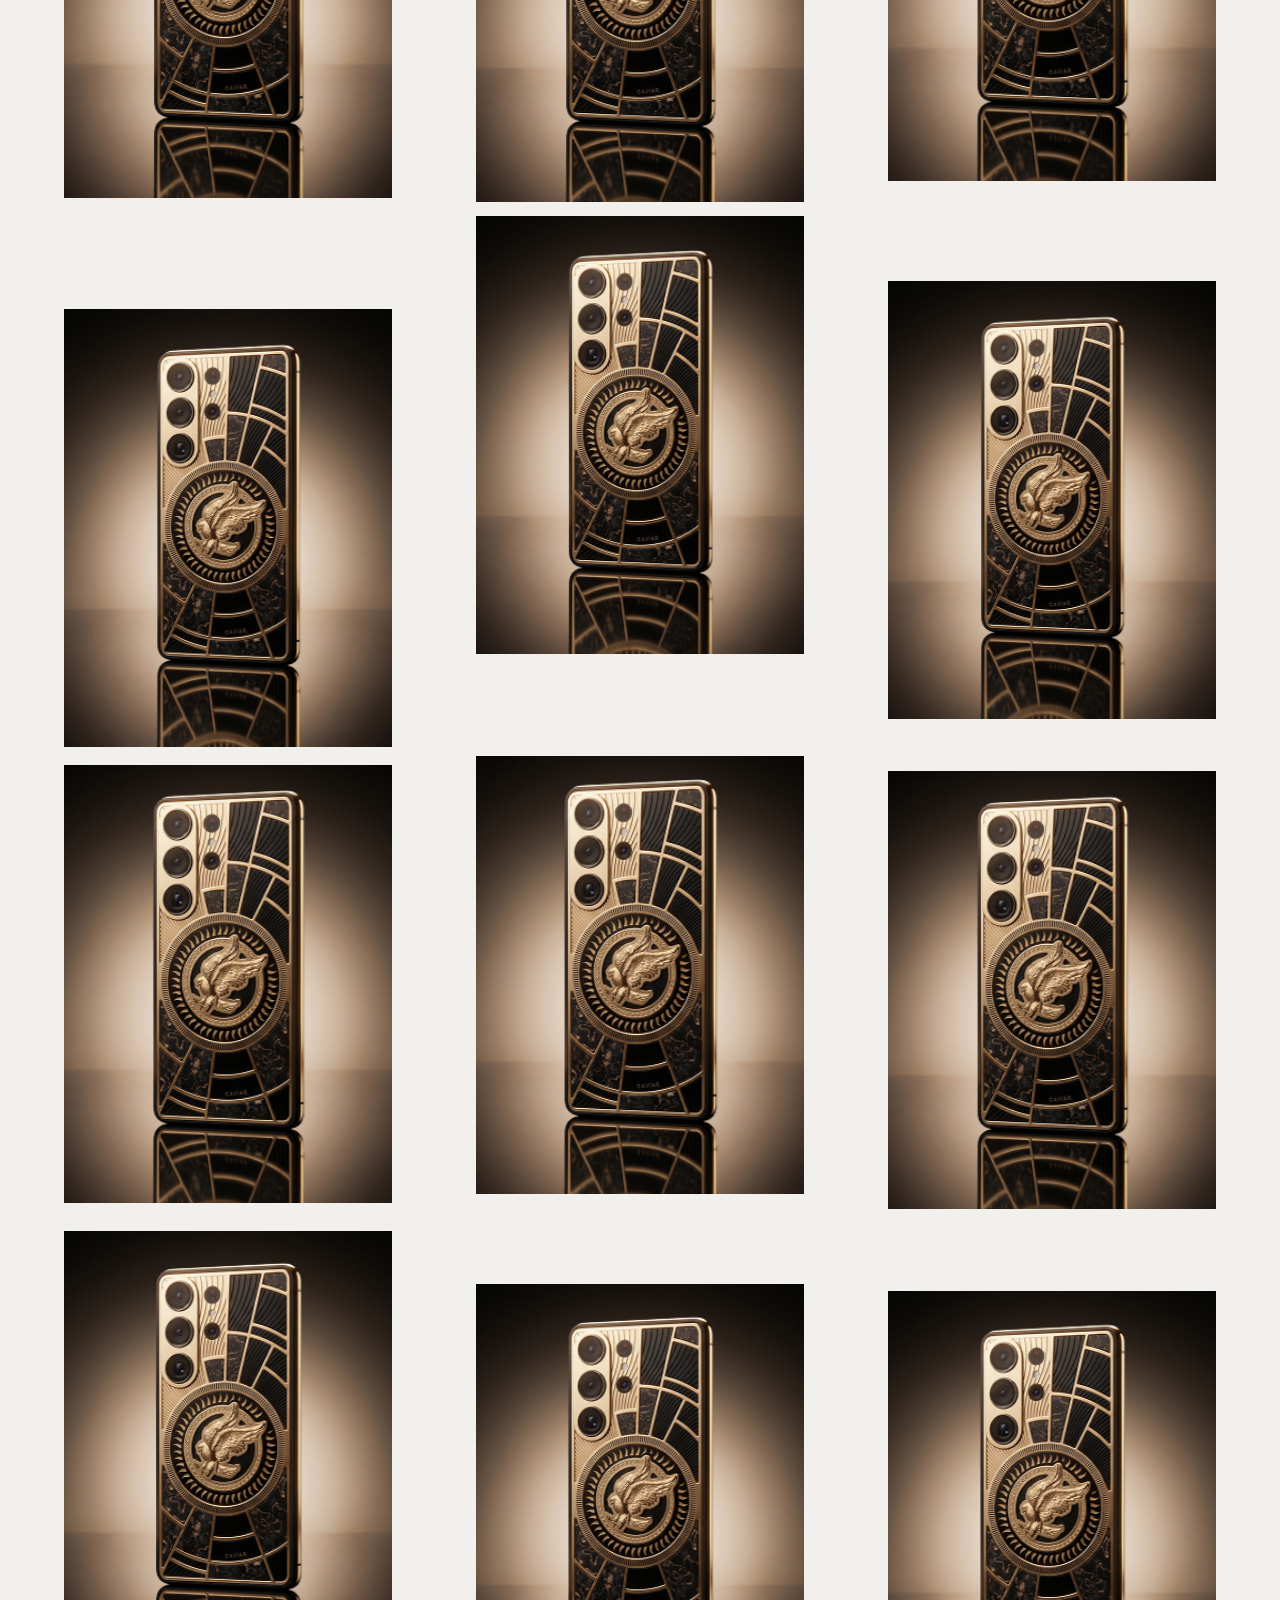
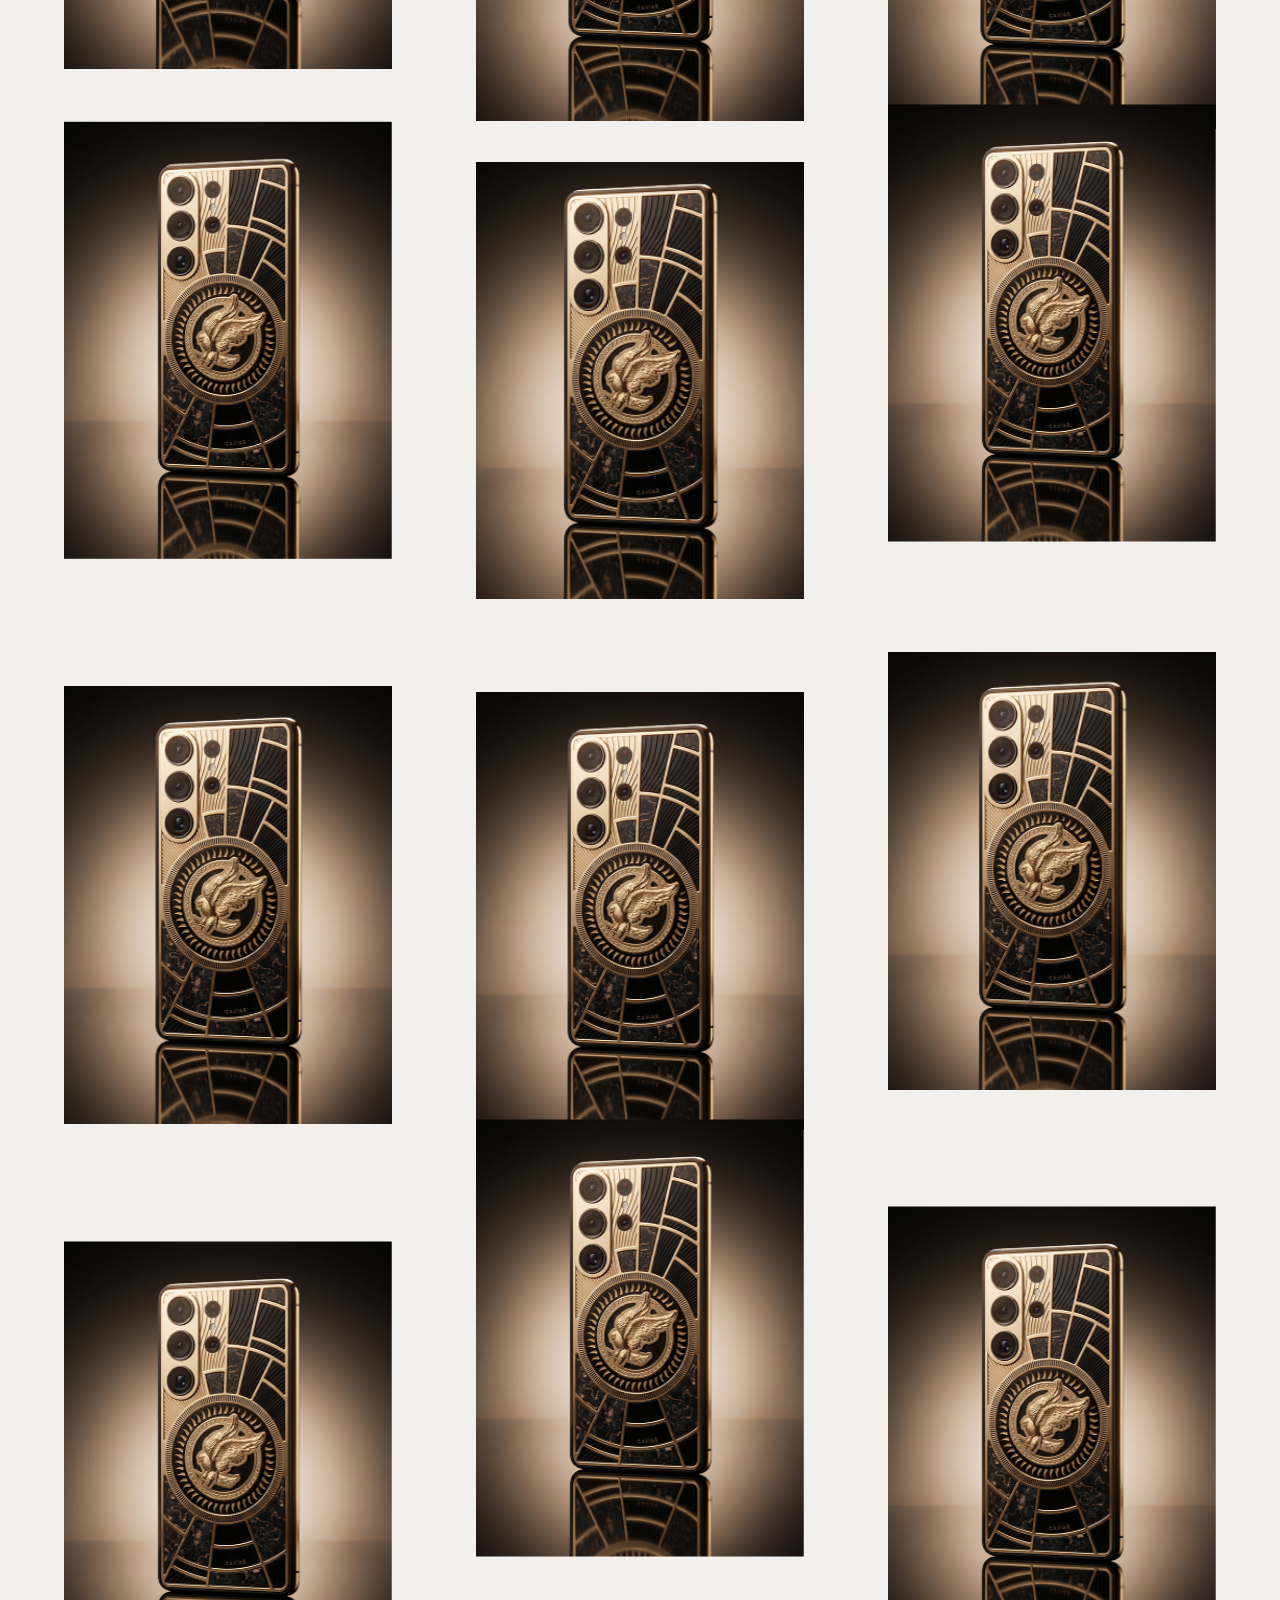
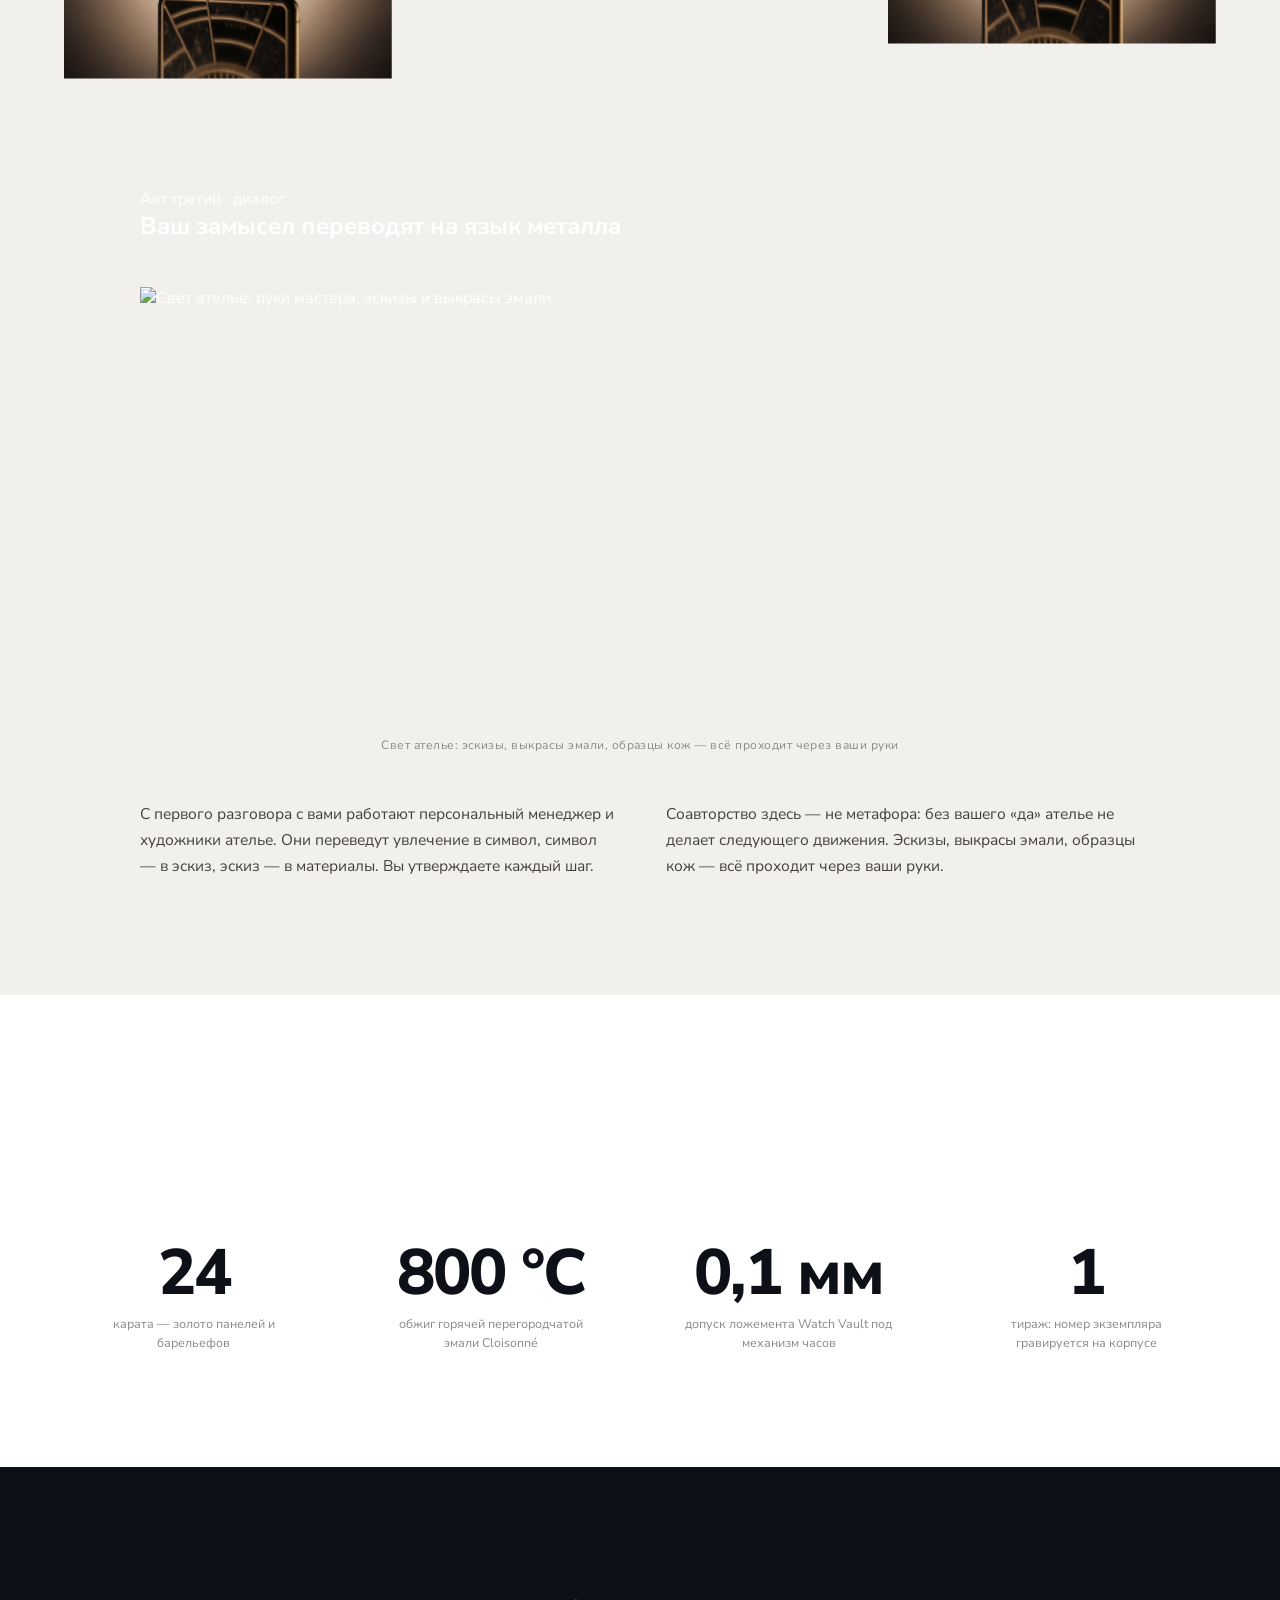
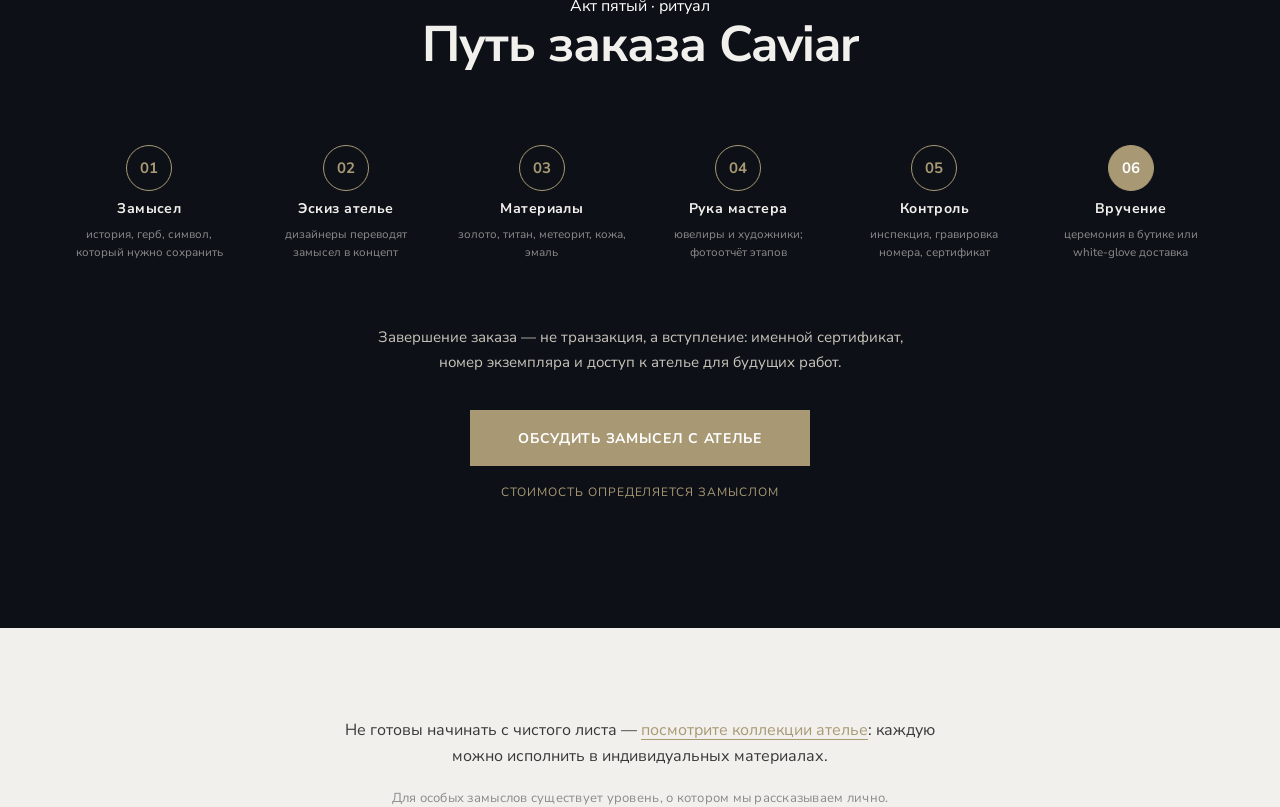
==== commit ca718782: "Update project files and add method images Co-Authored-By: Claude Sonnet 4.6 <noreply@anthropic.com>" ====
--- a/gallery.html
+++ b/gallery.html
@@ -11,15 +11,66 @@
 </head>
 <body>
 
+  <!-- ================= АКТ I. Переопределение (форте) ================= -->
+  <section class="act1" data-reveal>
+    <div class="act1__inner">
+      <p class="act1__kicker fx">Caviar Bespoke</p>
+      <h1 class="act1__title" data-split>Серийных смартфонов — миллионы. Ваш будет один.</h1>
+      <p class="act1__sub fx">Индивидуальный заказ ателье: дизайн рождается из вашей истории и не повторяется никогда.</p>
+      <p class="act1__fact fx">Каждый экземпляр получает номер и именной сертификат подлинности.</p>
+    </div>
+  </section>
+
+  <!-- ================= АКТ II. Происхождение дизайна: метод в пяти этапах ================= -->
+  <section class="method" data-reveal>
+    <div class="method__head">
+      <p class="method__kicker fx">Акт второй · происхождение дизайна</p>
+      <h2 class="method__title" data-split>Дизайн не придумывают. Его извлекают.</h2>
+      <p class="method__sub fx">Каждый вдохновитель — автомобиль, созвездие, герб, партитура — уже содержит свой дизайн. Метод ателье — извлечь его и перенести в изделие. Пять этапов на примере одного заказа; каждый утверждаете вы.</p>
+    </div>
+    <ol class="method__grid">
+      <li class="method__step fx fx--fast">
+        <div class="method__media"><img src="assets/method-01.jpg" alt="Этап 1: исходный объект — автомобиль-вдохновитель" loading="lazy"></div>
+        <span class="method__no">01</span>
+        <h3 class="method__name">Вдохновитель</h3>
+        <p class="method__desc">Всё начинается с объекта, который вы любите. Не «тема авто» — а именно этот силуэт, эта решётка, этот характер. Клиент приносит страсть; ателье смотрит на неё глазами ювелира.</p>
+      </li>
+      <li class="method__step fx fx--fast">
+        <div class="method__media"><img src="assets/method-02.jpg" alt="Этап 2: выявление ДНК дизайна — характерные линии на сетке" loading="lazy"></div>
+        <span class="method__no">02</span>
+        <h3 class="method__name">ДНК дизайна</h3>
+        <p class="method__desc">На вдохновителя ложится сетка. Мастера ищут то, что делает его узнаваемым: угол решётки, диагонали воздухозаборников, осевую симметрию. У каждого объекта — пять-семь фирменных линий. Это его ДНК.</p>
+      </li>
+      <li class="method__step fx fx--fast">
+        <div class="method__media"><img src="assets/method-03.jpg" alt="Этап 3: создание формы — линии, отделённые от объекта" loading="lazy"></div>
+        <span class="method__no">03</span>
+        <h3 class="method__name">Форма</h3>
+        <p class="method__desc">ДНК отделяется от объекта и становится чистой графикой. Проверка одна: если характер узнаётся без самого вдохновителя — форма найдена. Если нет — возвращаемся к линиям.</p>
+      </li>
+      <li class="method__step fx fx--fast">
+        <div class="method__media"><img src="assets/method-04.jpg" alt="Этап 4: эскиз проекта — перенос формы на геометрию смартфона" loading="lazy"></div>
+        <span class="method__no">04</span>
+        <h3 class="method__name">Эскиз проекта</h3>
+        <p class="method__desc">Форма встречает смартфон. Угол решётки становится верхней рамкой, диагонали — гранями корпуса, эмблема занимает центр композиции. Каждая линия получает размер, каждая зона — материал.</p>
+      </li>
+      <li class="method__step fx fx--fast">
+        <div class="method__media"><img src="assets/method-05.jpg" alt="Этап 5: финальный результат — готовый экземпляр" loading="lazy"></div>
+        <span class="method__no">05</span>
+        <h3 class="method__name">Экземпляр</h3>
+        <p class="method__desc">Эскиз обретает металл: титановые грани, гильош, барельеф эмблемы, кожа. Вдохновитель остался в гараже — его характер теперь всегда в вашей ладони.</p>
+      </li>
+    </ol>
+    <p class="method__note fx">Метод один — вдохновитель всегда ваш. Если объект можно любить, из него можно извлечь дизайн. Ниже — концепты, извлечённые из увлечений, которых вы, возможно, не ожидали.</p>
+  </section>
+
+  <!-- ================= ИНТЕРМЕДИЯ. Галерея концептов ================= -->
   <!-- Section / Model 11 (node 9011:256): интро галереи идей -->
   <section class="about about--center" data-reveal>
     <div class="about__info">
-      <p class="about__micro fx">Галерея идей Caviar</p>
-      <h1 class="about__display" data-split>Вдохновитесь концептами Caviar для вашего будущего устройства</h1>
-      <p class="about__body fx">Мы собрали для вас множество идей, чтобы вы нашли дизайн, близкий по духу</p>
-      <div class="about__cta-wrap fx">
-        <button class="about__cta" type="button">Заказать индивидуальный проект</button>
-      </div>
+      <p class="about__micro fx">Интермедия · галерея концептов</p>
+      <h2 class="about__display" data-split>Этих смартфонов не существует. Пока один из них не станет вашим.</h2>
+      <p class="about__body fx">Концепты ателье Caviar — взгляды на устройство, которых нет ни в одной коллекции. Каждый существует, чтобы быть изменённым: возьмите за основу и адаптируйте под себя — или поспорьте с нашими дизайнерами собственным замыслом.</p>
+      <p class="about__body about__body--dim fx">Выберите близкие категории: темы, цвета, материалы. Путь по галерее — уже начало брифа.</p>
     </div>
   </section>
 
@@ -57,217 +108,268 @@
   <!-- Section / Model 15 (node 9016:401): сетка концептов, та же система что на главной -->
   <section class="gallery gallery--concepts" data-reveal>
     <div class="gallery__grid" id="conceptsGrid">
-      <div class="gallery__cell concept" data-large="assets/tile-large.jpg" data-tags="архитектура,кино">
-        <figure class="gallery__tile fx fx--fast">
-          <div class="tile__media"><div class="tile__zoom"><img src="assets/tile.jpg" alt="Название — архитектура,кино" loading="lazy"></div></div>
-          <button class="tile__zoom-btn" type="button">Увеличить</button>
-          <figcaption class="tile__caption">Название<span class="tile__tags">архитектура,кино</span></figcaption>
-        </figure>
-      </div>
-      <div class="gallery__cell concept" data-large="assets/tile-large.jpg" data-tags="спорт">
-        <figure class="gallery__tile fx fx--fast">
-          <div class="tile__media"><div class="tile__zoom"><img src="assets/tile.jpg" alt="Название — спорт" loading="lazy"></div></div>
-          <button class="tile__zoom-btn" type="button">Увеличить</button>
-          <figcaption class="tile__caption">Название<span class="tile__tags">спорт</span></figcaption>
-        </figure>
-      </div>
-      <div class="gallery__cell concept" data-large="assets/tile-large.jpg" data-tags="зодиак">
-        <figure class="gallery__tile fx fx--fast">
-          <div class="tile__media"><div class="tile__zoom"><img src="assets/tile.jpg" alt="Название — зодиак" loading="lazy"></div></div>
-          <button class="tile__zoom-btn" type="button">Увеличить</button>
-          <figcaption class="tile__caption">Название<span class="tile__tags">зодиак</span></figcaption>
-        </figure>
-      </div>
-      <div class="gallery__cell concept" data-large="assets/tile-large.jpg" data-tags="кино,портреты">
-        <figure class="gallery__tile fx fx--fast">
-          <div class="tile__media"><div class="tile__zoom"><img src="assets/tile.jpg" alt="Название — кино,портреты" loading="lazy"></div></div>
-          <button class="tile__zoom-btn" type="button">Увеличить</button>
-          <figcaption class="tile__caption">Название<span class="tile__tags">кино,портреты</span></figcaption>
-        </figure>
-      </div>
-      <div class="gallery__cell concept" data-large="assets/tile-large.jpg" data-tags="портреты">
-        <figure class="gallery__tile fx fx--fast">
-          <div class="tile__media"><div class="tile__zoom"><img src="assets/tile.jpg" alt="Название — портреты" loading="lazy"></div></div>
-          <button class="tile__zoom-btn" type="button">Увеличить</button>
-          <figcaption class="tile__caption">Название<span class="tile__tags">портреты</span></figcaption>
-        </figure>
-      </div>
-      <div class="gallery__cell concept" data-large="assets/tile-large.jpg" data-tags="романтизм">
-        <figure class="gallery__tile fx fx--fast">
-          <div class="tile__media"><div class="tile__zoom"><img src="assets/tile.jpg" alt="Название — романтизм" loading="lazy"></div></div>
-          <button class="tile__zoom-btn" type="button">Увеличить</button>
-          <figcaption class="tile__caption">Название<span class="tile__tags">романтизм</span></figcaption>
-        </figure>
-      </div>
-      <div class="gallery__cell concept" data-large="assets/tile-large.jpg" data-tags="природа,романтизм">
-        <figure class="gallery__tile fx fx--fast">
-          <div class="tile__media"><div class="tile__zoom"><img src="assets/tile.jpg" alt="Название — природа,романтизм" loading="lazy"></div></div>
-          <button class="tile__zoom-btn" type="button">Увеличить</button>
-          <figcaption class="tile__caption">Название<span class="tile__tags">природа,романтизм</span></figcaption>
-        </figure>
-      </div>
-      <div class="gallery__cell concept" data-large="assets/tile-large.jpg" data-tags="символика">
-        <figure class="gallery__tile fx fx--fast">
-          <div class="tile__media"><div class="tile__zoom"><img src="assets/tile.jpg" alt="Название — символика" loading="lazy"></div></div>
-          <button class="tile__zoom-btn" type="button">Увеличить</button>
-          <figcaption class="tile__caption">Название<span class="tile__tags">символика</span></figcaption>
-        </figure>
-      </div>
-      <div class="gallery__cell concept" data-large="assets/tile-large.jpg" data-tags="авто">
-        <figure class="gallery__tile fx fx--fast">
-          <div class="tile__media"><div class="tile__zoom"><img src="assets/tile.jpg" alt="Название — авто" loading="lazy"></div></div>
-          <button class="tile__zoom-btn" type="button">Увеличить</button>
-          <figcaption class="tile__caption">Название<span class="tile__tags">авто</span></figcaption>
-        </figure>
-      </div>
-      <div class="gallery__cell concept" data-large="assets/tile-large.jpg" data-tags="символы,природа">
-        <figure class="gallery__tile fx fx--fast">
-          <div class="tile__media"><div class="tile__zoom"><img src="assets/tile.jpg" alt="Название — символы,природа" loading="lazy"></div></div>
-          <button class="tile__zoom-btn" type="button">Увеличить</button>
-          <figcaption class="tile__caption">Название<span class="tile__tags">символы,природа</span></figcaption>
-        </figure>
-      </div>
-      <div class="gallery__cell concept" data-large="assets/tile-large.jpg" data-tags="архитектура">
-        <figure class="gallery__tile fx fx--fast">
-          <div class="tile__media"><div class="tile__zoom"><img src="assets/tile.jpg" alt="Название — архитектура" loading="lazy"></div></div>
-          <button class="tile__zoom-btn" type="button">Увеличить</button>
-          <figcaption class="tile__caption">Название<span class="tile__tags">архитектура</span></figcaption>
-        </figure>
-      </div>
-      <div class="gallery__cell concept" data-large="assets/tile-large.jpg" data-tags="спорт">
-        <figure class="gallery__tile fx fx--fast">
-          <div class="tile__media"><div class="tile__zoom"><img src="assets/tile.jpg" alt="Название — спорт" loading="lazy"></div></div>
-          <button class="tile__zoom-btn" type="button">Увеличить</button>
-          <figcaption class="tile__caption">Название<span class="tile__tags">спорт</span></figcaption>
-        </figure>
-      </div>
-      <div class="gallery__cell concept" data-large="assets/tile-large.jpg" data-tags="зодиак,символика">
-        <figure class="gallery__tile fx fx--fast">
-          <div class="tile__media"><div class="tile__zoom"><img src="assets/tile.jpg" alt="Название — зодиак,символика" loading="lazy"></div></div>
-          <button class="tile__zoom-btn" type="button">Увеличить</button>
-          <figcaption class="tile__caption">Название<span class="tile__tags">зодиак,символика</span></figcaption>
-        </figure>
-      </div>
-      <div class="gallery__cell concept" data-large="assets/tile-large.jpg" data-tags="кино">
-        <figure class="gallery__tile fx fx--fast">
-          <div class="tile__media"><div class="tile__zoom"><img src="assets/tile.jpg" alt="Название — кино" loading="lazy"></div></div>
-          <button class="tile__zoom-btn" type="button">Увеличить</button>
-          <figcaption class="tile__caption">Название<span class="tile__tags">кино</span></figcaption>
-        </figure>
-      </div>
-      <div class="gallery__cell concept" data-large="assets/tile-large.jpg" data-tags="портреты">
-        <figure class="gallery__tile fx fx--fast">
-          <div class="tile__media"><div class="tile__zoom"><img src="assets/tile.jpg" alt="Название — портреты" loading="lazy"></div></div>
-          <button class="tile__zoom-btn" type="button">Увеличить</button>
-          <figcaption class="tile__caption">Название<span class="tile__tags">портреты</span></figcaption>
-        </figure>
-      </div>
-      <div class="gallery__cell concept" data-large="assets/tile-large.jpg" data-tags="романтизм,авто">
-        <figure class="gallery__tile fx fx--fast">
-          <div class="tile__media"><div class="tile__zoom"><img src="assets/tile.jpg" alt="Название — романтизм,авто" loading="lazy"></div></div>
-          <button class="tile__zoom-btn" type="button">Увеличить</button>
-          <figcaption class="tile__caption">Название<span class="tile__tags">романтизм,авто</span></figcaption>
-        </figure>
-      </div>
-      <div class="gallery__cell concept" data-large="assets/tile-large.jpg" data-tags="природа">
-        <figure class="gallery__tile fx fx--fast">
-          <div class="tile__media"><div class="tile__zoom"><img src="assets/tile.jpg" alt="Название — природа" loading="lazy"></div></div>
-          <button class="tile__zoom-btn" type="button">Увеличить</button>
-          <figcaption class="tile__caption">Название<span class="tile__tags">природа</span></figcaption>
-        </figure>
-      </div>
-      <div class="gallery__cell concept" data-large="assets/tile-large.jpg" data-tags="символика">
-        <figure class="gallery__tile fx fx--fast">
-          <div class="tile__media"><div class="tile__zoom"><img src="assets/tile.jpg" alt="Название — символика" loading="lazy"></div></div>
-          <button class="tile__zoom-btn" type="button">Увеличить</button>
-          <figcaption class="tile__caption">Название<span class="tile__tags">символика</span></figcaption>
-        </figure>
-      </div>
-      <div class="gallery__cell concept" data-large="assets/tile-large.jpg" data-tags="авто,символы">
-        <figure class="gallery__tile fx fx--fast">
-          <div class="tile__media"><div class="tile__zoom"><img src="assets/tile.jpg" alt="Название — авто,символы" loading="lazy"></div></div>
-          <button class="tile__zoom-btn" type="button">Увеличить</button>
-          <figcaption class="tile__caption">Название<span class="tile__tags">авто,символы</span></figcaption>
-        </figure>
-      </div>
-      <div class="gallery__cell concept" data-large="assets/tile-large.jpg" data-tags="символы">
-        <figure class="gallery__tile fx fx--fast">
-          <div class="tile__media"><div class="tile__zoom"><img src="assets/tile.jpg" alt="Название — символы" loading="lazy"></div></div>
-          <button class="tile__zoom-btn" type="button">Увеличить</button>
-          <figcaption class="tile__caption">Название<span class="tile__tags">символы</span></figcaption>
-        </figure>
-      </div>
-      <div class="gallery__cell concept" data-large="assets/tile-large.jpg" data-tags="архитектура">
-        <figure class="gallery__tile fx fx--fast">
-          <div class="tile__media"><div class="tile__zoom"><img src="assets/tile.jpg" alt="Название — архитектура" loading="lazy"></div></div>
-          <button class="tile__zoom-btn" type="button">Увеличить</button>
-          <figcaption class="tile__caption">Название<span class="tile__tags">архитектура</span></figcaption>
-        </figure>
-      </div>
-      <div class="gallery__cell concept" data-large="assets/tile-large.jpg" data-tags="спорт,архитектура">
-        <figure class="gallery__tile fx fx--fast">
-          <div class="tile__media"><div class="tile__zoom"><img src="assets/tile.jpg" alt="Название — спорт,архитектура" loading="lazy"></div></div>
-          <button class="tile__zoom-btn" type="button">Увеличить</button>
-          <figcaption class="tile__caption">Название<span class="tile__tags">спорт,архитектура</span></figcaption>
-        </figure>
-      </div>
-      <div class="gallery__cell concept" data-large="assets/tile-large.jpg" data-tags="зодиак">
-        <figure class="gallery__tile fx fx--fast">
-          <div class="tile__media"><div class="tile__zoom"><img src="assets/tile.jpg" alt="Название — зодиак" loading="lazy"></div></div>
-          <button class="tile__zoom-btn" type="button">Увеличить</button>
-          <figcaption class="tile__caption">Название<span class="tile__tags">зодиак</span></figcaption>
-        </figure>
-      </div>
-      <div class="gallery__cell concept" data-large="assets/tile-large.jpg" data-tags="кино">
-        <figure class="gallery__tile fx fx--fast">
-          <div class="tile__media"><div class="tile__zoom"><img src="assets/tile.jpg" alt="Название — кино" loading="lazy"></div></div>
-          <button class="tile__zoom-btn" type="button">Увеличить</button>
-          <figcaption class="tile__caption">Название<span class="tile__tags">кино</span></figcaption>
-        </figure>
-      </div>
-      <div class="gallery__cell concept" data-large="assets/tile-large.jpg" data-tags="портреты,спорт">
-        <figure class="gallery__tile fx fx--fast">
-          <div class="tile__media"><div class="tile__zoom"><img src="assets/tile.jpg" alt="Название — портреты,спорт" loading="lazy"></div></div>
-          <button class="tile__zoom-btn" type="button">Увеличить</button>
-          <figcaption class="tile__caption">Название<span class="tile__tags">портреты,спорт</span></figcaption>
-        </figure>
-      </div>
-      <div class="gallery__cell concept" data-large="assets/tile-large.jpg" data-tags="романтизм">
-        <figure class="gallery__tile fx fx--fast">
-          <div class="tile__media"><div class="tile__zoom"><img src="assets/tile.jpg" alt="Название — романтизм" loading="lazy"></div></div>
-          <button class="tile__zoom-btn" type="button">Увеличить</button>
-          <figcaption class="tile__caption">Название<span class="tile__tags">романтизм</span></figcaption>
-        </figure>
-      </div>
-      <div class="gallery__cell concept" data-large="assets/tile-large.jpg" data-tags="природа">
-        <figure class="gallery__tile fx fx--fast">
-          <div class="tile__media"><div class="tile__zoom"><img src="assets/tile.jpg" alt="Название — природа" loading="lazy"></div></div>
-          <button class="tile__zoom-btn" type="button">Увеличить</button>
-          <figcaption class="tile__caption">Название<span class="tile__tags">природа</span></figcaption>
-        </figure>
-      </div>
-      <div class="gallery__cell concept" data-large="assets/tile-large.jpg" data-tags="символика,зодиак">
-        <figure class="gallery__tile fx fx--fast">
-          <div class="tile__media"><div class="tile__zoom"><img src="assets/tile.jpg" alt="Название — символика,зодиак" loading="lazy"></div></div>
-          <button class="tile__zoom-btn" type="button">Увеличить</button>
-          <figcaption class="tile__caption">Название<span class="tile__tags">символика,зодиак</span></figcaption>
-        </figure>
-      </div>
-      <div class="gallery__cell concept" data-large="assets/tile-large.jpg" data-tags="авто">
-        <figure class="gallery__tile fx fx--fast">
-          <div class="tile__media"><div class="tile__zoom"><img src="assets/tile.jpg" alt="Название — авто" loading="lazy"></div></div>
-          <button class="tile__zoom-btn" type="button">Увеличить</button>
-          <figcaption class="tile__caption">Название<span class="tile__tags">авто</span></figcaption>
-        </figure>
-      </div>
-      <div class="gallery__cell concept" data-large="assets/tile-large.jpg" data-tags="символы">
-        <figure class="gallery__tile fx fx--fast">
-          <div class="tile__media"><div class="tile__zoom"><img src="assets/tile.jpg" alt="Название — символы" loading="lazy"></div></div>
-          <button class="tile__zoom-btn" type="button">Увеличить</button>
-          <figcaption class="tile__caption">Название<span class="tile__tags">символы</span></figcaption>
-        </figure>
-      </div>
-    </div>
+      <div class="gallery__cell concept" data-large="https://d8j0ntlcm91z4.cloudfront.net/user_35bGzm1NCMCP08UpjRcLdV0WRdu/hf_20260903_154308_c2bcc8f4-4810-4e5a-8b4e-e36c42b5ae73.png" data-name="«Роза собора»" data-legend="Витраж большого собора переведён в золотые перегородки горячей эмали. Каждая ячейка обожжена при 800 °C — цвет не потускнеет никогда." data-tags="архитектура">
+        <figure class="gallery__tile fx fx--fast">
+          <div class="tile__media"><div class="tile__zoom"><img src="https://d8j0ntlcm91z4.cloudfront.net/user_35bGzm1NCMCP08UpjRcLdV0WRdu/hf_20260903_154308_c2bcc8f4-4810-4e5a-8b4e-e36c42b5ae73.png" alt="Концепт «Роза собора»" loading="lazy" onerror="this.onerror=null;this.src='assets/tile.jpg'"></div></div>
+          <button class="tile__zoom-btn" type="button">Увеличить</button>
+          <figcaption class="tile__caption">«Роза собора»<span class="tile__tags">архитектура</span></figcaption>
+        </figure>
+      </div>
+      <div class="gallery__cell concept" data-large="https://d8j0ntlcm91z4.cloudfront.net/user_35bGzm1NCMCP08UpjRcLdV0WRdu/hf_20260903_154308_63067ded-98a1-41fa-bef5-72ca2840941b.png" data-name="«Финишная прямая»" data-legend="Карбон трассы и золото подиума в одной панели. Гравировка повторяет изгиб последнего поворота Монцы." data-tags="спорт,авто">
+        <figure class="gallery__tile fx fx--fast">
+          <div class="tile__media"><div class="tile__zoom"><img src="https://d8j0ntlcm91z4.cloudfront.net/user_35bGzm1NCMCP08UpjRcLdV0WRdu/hf_20260903_154308_63067ded-98a1-41fa-bef5-72ca2840941b.png" alt="Концепт «Финишная прямая»" loading="lazy" onerror="this.onerror=null;this.src='assets/tile.jpg'"></div></div>
+          <button class="tile__zoom-btn" type="button">Увеличить</button>
+          <figcaption class="tile__caption">«Финишная прямая»<span class="tile__tags">спорт,авто</span></figcaption>
+        </figure>
+      </div>
+      <div class="gallery__cell concept" data-large="https://d8j0ntlcm91z4.cloudfront.net/user_35bGzm1NCMCP08UpjRcLdV0WRdu/hf_20260903_154308_1a9477b0-14a0-457a-98b8-d9e5c34782d6.png" data-name="«Лев»" data-legend="Созвездие владельца выложено бриллиантами по карте августовского неба. Титановое поле — глубина космоса без глянца." data-tags="зодиак">
+        <figure class="gallery__tile fx fx--fast">
+          <div class="tile__media"><div class="tile__zoom"><img src="https://d8j0ntlcm91z4.cloudfront.net/user_35bGzm1NCMCP08UpjRcLdV0WRdu/hf_20260903_154308_1a9477b0-14a0-457a-98b8-d9e5c34782d6.png" alt="Концепт «Лев»" loading="lazy" onerror="this.onerror=null;this.src='assets/tile.jpg'"></div></div>
+          <button class="tile__zoom-btn" type="button">Увеличить</button>
+          <figcaption class="tile__caption">«Лев»<span class="tile__tags">зодиак</span></figcaption>
+        </figure>
+      </div>
+      <div class="gallery__cell concept" data-large="https://d8j0ntlcm91z4.cloudfront.net/user_35bGzm1NCMCP08UpjRcLdV0WRdu/hf_20260903_160155_8c45a1ce-0b7f-4349-a189-7abff782a606.png" data-name="«Кадр 24»" data-legend="Перфорация киноплёнки прорезана в титане до золотой подложки. Один кадр оставлен пустым — для вашей сцены." data-tags="кино">
+        <figure class="gallery__tile fx fx--fast">
+          <div class="tile__media"><div class="tile__zoom"><img src="https://d8j0ntlcm91z4.cloudfront.net/user_35bGzm1NCMCP08UpjRcLdV0WRdu/hf_20260903_160155_8c45a1ce-0b7f-4349-a189-7abff782a606.png" alt="Концепт «Кадр 24»" loading="lazy" onerror="this.onerror=null;this.src='assets/tile.jpg'"></div></div>
+          <button class="tile__zoom-btn" type="button">Увеличить</button>
+          <figcaption class="tile__caption">«Кадр 24»<span class="tile__tags">кино</span></figcaption>
+        </figure>
+      </div>
+      <div class="gallery__cell concept" data-large="https://d8j0ntlcm91z4.cloudfront.net/user_35bGzm1NCMCP08UpjRcLdV0WRdu/hf_20260903_160155_7c0417c7-c2a9-4e84-a38c-abf4b1e9f046.png" data-name="«Профиль»" data-legend="Барельефный портрет по фотографии: объём набирается вручную штихелем. Двух одинаковых лиц не бывает — и панелей тоже." data-tags="портреты">
+        <figure class="gallery__tile fx fx--fast">
+          <div class="tile__media"><div class="tile__zoom"><img src="https://d8j0ntlcm91z4.cloudfront.net/user_35bGzm1NCMCP08UpjRcLdV0WRdu/hf_20260903_160155_7c0417c7-c2a9-4e84-a38c-abf4b1e9f046.png" alt="Концепт «Профиль»" loading="lazy" onerror="this.onerror=null;this.src='assets/tile.jpg'"></div></div>
+          <button class="tile__zoom-btn" type="button">Увеличить</button>
+          <figcaption class="tile__caption">«Профиль»<span class="tile__tags">портреты</span></figcaption>
+        </figure>
+      </div>
+      <div class="gallery__cell concept" data-large="https://d8j0ntlcm91z4.cloudfront.net/user_35bGzm1NCMCP08UpjRcLdV0WRdu/hf_20260903_154308_aa6d47f0-8aeb-4b82-b9d6-9eaf676d9311.png" data-name="«Письмо»" data-legend="Строки рукописи любимого человека травлены в золоте с сохранением почерка. Подпись закрыта сапфировым стеклом." data-tags="романтизм">
+        <figure class="gallery__tile fx fx--fast">
+          <div class="tile__media"><div class="tile__zoom"><img src="https://d8j0ntlcm91z4.cloudfront.net/user_35bGzm1NCMCP08UpjRcLdV0WRdu/hf_20260903_154308_aa6d47f0-8aeb-4b82-b9d6-9eaf676d9311.png" alt="Концепт «Письмо»" loading="lazy" onerror="this.onerror=null;this.src='assets/tile.jpg'"></div></div>
+          <button class="tile__zoom-btn" type="button">Увеличить</button>
+          <figcaption class="tile__caption">«Письмо»<span class="tile__tags">романтизм</span></figcaption>
+        </figure>
+      </div>
+      <div class="gallery__cell concept" data-large="https://d8j0ntlcm91z4.cloudfront.net/user_35bGzm1NCMCP08UpjRcLdV0WRdu/hf_20260903_154308_5fefbb9c-1ab9-4e89-8013-5c4740738f5d.png" data-name="«Хребет»" data-legend="Рельеф горного хребта фрезерован по спутниковым данным вашей вершины. Пик отмечен фрагментом метеорита." data-tags="природа">
+        <figure class="gallery__tile fx fx--fast">
+          <div class="tile__media"><div class="tile__zoom"><img src="https://d8j0ntlcm91z4.cloudfront.net/user_35bGzm1NCMCP08UpjRcLdV0WRdu/hf_20260903_154308_5fefbb9c-1ab9-4e89-8013-5c4740738f5d.png" alt="Концепт «Хребет»" loading="lazy" onerror="this.onerror=null;this.src='assets/tile.jpg'"></div></div>
+          <button class="tile__zoom-btn" type="button">Увеличить</button>
+          <figcaption class="tile__caption">«Хребет»<span class="tile__tags">природа</span></figcaption>
+        </figure>
+      </div>
+      <div class="gallery__cell concept" data-large="https://d8j0ntlcm91z4.cloudfront.net/user_35bGzm1NCMCP08UpjRcLdV0WRdu/hf_20260903_154308_6aad80d5-885c-4ba1-b8ba-d1a50e4713d3.png" data-name="«Гамбит»" data-legend="Чёрный конь взят в золото: дебют, названный вашим именем. Клетки доски — чередование титана и карбона." data-tags="символика">
+        <figure class="gallery__tile fx fx--fast">
+          <div class="tile__media"><div class="tile__zoom"><img src="https://d8j0ntlcm91z4.cloudfront.net/user_35bGzm1NCMCP08UpjRcLdV0WRdu/hf_20260903_154308_6aad80d5-885c-4ba1-b8ba-d1a50e4713d3.png" alt="Концепт «Гамбит»" loading="lazy" onerror="this.onerror=null;this.src='assets/tile.jpg'"></div></div>
+          <button class="tile__zoom-btn" type="button">Увеличить</button>
+          <figcaption class="tile__caption">«Гамбит»<span class="tile__tags">символика</span></figcaption>
+        </figure>
+      </div>
+      <div class="gallery__cell concept" data-large="https://d8j0ntlcm91z4.cloudfront.net/user_35bGzm1NCMCP08UpjRcLdV0WRdu/hf_20260903_160155_5e6ed95d-7928-4e5f-82ca-8008a4857cd3.png" data-name="«Восьмой цилиндр»" data-legend="Гильош повторяет рисунок клапанной крышки вашего первого автомобиля. Масштаб 1:1 с заводского чертежа." data-tags="авто">
+        <figure class="gallery__tile fx fx--fast">
+          <div class="tile__media"><div class="tile__zoom"><img src="https://d8j0ntlcm91z4.cloudfront.net/user_35bGzm1NCMCP08UpjRcLdV0WRdu/hf_20260903_160155_5e6ed95d-7928-4e5f-82ca-8008a4857cd3.png" alt="Концепт «Восьмой цилиндр»" loading="lazy" onerror="this.onerror=null;this.src='assets/tile.jpg'"></div></div>
+          <button class="tile__zoom-btn" type="button">Увеличить</button>
+          <figcaption class="tile__caption">«Восьмой цилиндр»<span class="tile__tags">авто</span></figcaption>
+        </figure>
+      </div>
+      <div class="gallery__cell concept" data-large="https://d8j0ntlcm91z4.cloudfront.net/user_35bGzm1NCMCP08UpjRcLdV0WRdu/hf_20260903_160155_2d4a5323-9255-4421-8ddb-cd0b7e8e3e55.png" data-name="«Метеор»" data-legend="Срез подлинного метеорита возрастом четыре с половиной миллиарда лет. Рисунок Видманштеттена не повторяется во Вселенной." data-tags="природа,символы">
+        <figure class="gallery__tile fx fx--fast">
+          <div class="tile__media"><div class="tile__zoom"><img src="https://d8j0ntlcm91z4.cloudfront.net/user_35bGzm1NCMCP08UpjRcLdV0WRdu/hf_20260903_160155_2d4a5323-9255-4421-8ddb-cd0b7e8e3e55.png" alt="Концепт «Метеор»" loading="lazy" onerror="this.onerror=null;this.src='assets/tile.jpg'"></div></div>
+          <button class="tile__zoom-btn" type="button">Увеличить</button>
+          <figcaption class="tile__caption">«Метеор»<span class="tile__tags">природа,символы</span></figcaption>
+        </figure>
+      </div>
+      <div class="gallery__cell concept" data-large="https://d8j0ntlcm91z4.cloudfront.net/user_35bGzm1NCMCP08UpjRcLdV0WRdu/hf_20260903_160155_c02a09bc-f7d5-4ab5-b8a6-a3e52e4167dc.png" data-name="«Партитура»" data-legend="Первые такты вашей мелодии гравированы нотным станом по золоту. Ключ — инкрустация чёрным бриллиантом." data-tags="символы">
+        <figure class="gallery__tile fx fx--fast">
+          <div class="tile__media"><div class="tile__zoom"><img src="https://d8j0ntlcm91z4.cloudfront.net/user_35bGzm1NCMCP08UpjRcLdV0WRdu/hf_20260903_160155_c02a09bc-f7d5-4ab5-b8a6-a3e52e4167dc.png" alt="Концепт «Партитура»" loading="lazy" onerror="this.onerror=null;this.src='assets/tile.jpg'"></div></div>
+          <button class="tile__zoom-btn" type="button">Увеличить</button>
+          <figcaption class="tile__caption">«Партитура»<span class="tile__tags">символы</span></figcaption>
+        </figure>
+      </div>
+      <div class="gallery__cell concept" data-large="https://d8j0ntlcm91z4.cloudfront.net/user_35bGzm1NCMCP08UpjRcLdV0WRdu/hf_20260903_160155_4e4703c9-1bba-439d-990a-f911ba67db22.png" data-name="«Мираж»" data-legend="Силуэт города, где всё началось, поднят барельефом над линией горизонта. Окна — микрогравировка, читаемая под лупой." data-tags="архитектура,романтизм">
+        <figure class="gallery__tile fx fx--fast">
+          <div class="tile__media"><div class="tile__zoom"><img src="https://d8j0ntlcm91z4.cloudfront.net/user_35bGzm1NCMCP08UpjRcLdV0WRdu/hf_20260903_160155_4e4703c9-1bba-439d-990a-f911ba67db22.png" alt="Концепт «Мираж»" loading="lazy" onerror="this.onerror=null;this.src='assets/tile.jpg'"></div></div>
+          <button class="tile__zoom-btn" type="button">Увеличить</button>
+          <figcaption class="tile__caption">«Мираж»<span class="tile__tags">архитектура,романтизм</span></figcaption>
+        </figure>
+      </div>
+      <div class="gallery__cell concept" data-large="https://d8j0ntlcm91z4.cloudfront.net/user_35bGzm1NCMCP08UpjRcLdV0WRdu/hf_20260903_160155_2abf570e-5f1c-48f4-b2c3-572095ccbf3a.png" data-name="«Пульс»" data-legend="Кардиограмма финиша вашего первого марафона отлита в золоте. Пик пульса совпадает с блоком камер." data-tags="спорт">
+        <figure class="gallery__tile fx fx--fast">
+          <div class="tile__media"><div class="tile__zoom"><img src="https://d8j0ntlcm91z4.cloudfront.net/user_35bGzm1NCMCP08UpjRcLdV0WRdu/hf_20260903_160155_2abf570e-5f1c-48f4-b2c3-572095ccbf3a.png" alt="Концепт «Пульс»" loading="lazy" onerror="this.onerror=null;this.src='assets/tile.jpg'"></div></div>
+          <button class="tile__zoom-btn" type="button">Увеличить</button>
+          <figcaption class="tile__caption">«Пульс»<span class="tile__tags">спорт</span></figcaption>
+        </figure>
+      </div>
+      <div class="gallery__cell concept" data-large="https://d8j0ntlcm91z4.cloudfront.net/user_35bGzm1NCMCP08UpjRcLdV0WRdu/hf_20260903_160155_85a991d2-7c7c-4c69-8f04-6a609e7f30d6.png" data-name="«Полночь»" data-legend="Положение планет в ночь вашего рождения, рассчитанное до минуты. Эмаль глубокого синего — фирменный обжиг ателье." data-tags="зодиак,символы">
+        <figure class="gallery__tile fx fx--fast">
+          <div class="tile__media"><div class="tile__zoom"><img src="https://d8j0ntlcm91z4.cloudfront.net/user_35bGzm1NCMCP08UpjRcLdV0WRdu/hf_20260903_160155_85a991d2-7c7c-4c69-8f04-6a609e7f30d6.png" alt="Концепт «Полночь»" loading="lazy" onerror="this.onerror=null;this.src='assets/tile.jpg'"></div></div>
+          <button class="tile__zoom-btn" type="button">Увеличить</button>
+          <figcaption class="tile__caption">«Полночь»<span class="tile__tags">зодиак,символы</span></figcaption>
+        </figure>
+      </div>
+      <div class="gallery__cell concept" data-large="https://d8j0ntlcm91z4.cloudfront.net/user_35bGzm1NCMCP08UpjRcLdV0WRdu/hf_20260903_160155_a25b9641-f49b-4cdf-befa-608afe21bdca.png" data-name="«Дерзость»" data-legend="Цитата, с которой вы не согласны, зачёркнута золотой чертой. Ваша — выгравирована ниже." data-tags="кино,символы">
+        <figure class="gallery__tile fx fx--fast">
+          <div class="tile__media"><div class="tile__zoom"><img src="https://d8j0ntlcm91z4.cloudfront.net/user_35bGzm1NCMCP08UpjRcLdV0WRdu/hf_20260903_160155_a25b9641-f49b-4cdf-befa-608afe21bdca.png" alt="Концепт «Дерзость»" loading="lazy" onerror="this.onerror=null;this.src='assets/tile.jpg'"></div></div>
+          <button class="tile__zoom-btn" type="button">Увеличить</button>
+          <figcaption class="tile__caption">«Дерзость»<span class="tile__tags">кино,символы</span></figcaption>
+        </figure>
+      </div>
+      <div class="gallery__cell concept" data-large="https://d8j0ntlcm91z4.cloudfront.net/user_35bGzm1NCMCP08UpjRcLdV0WRdu/hf_20260903_154308_c2bcc8f4-4810-4e5a-8b4e-e36c42b5ae73.png" data-name="«Роза собора»" data-legend="Витраж большого собора переведён в золотые перегородки горячей эмали. Каждая ячейка обожжена при 800 °C — цвет не потускнеет никогда." data-tags="архитектура">
+        <figure class="gallery__tile fx fx--fast">
+          <div class="tile__media"><div class="tile__zoom"><img src="https://d8j0ntlcm91z4.cloudfront.net/user_35bGzm1NCMCP08UpjRcLdV0WRdu/hf_20260903_154308_c2bcc8f4-4810-4e5a-8b4e-e36c42b5ae73.png" alt="Концепт «Роза собора»" loading="lazy" onerror="this.onerror=null;this.src='assets/tile.jpg'"></div></div>
+          <button class="tile__zoom-btn" type="button">Увеличить</button>
+          <figcaption class="tile__caption">«Роза собора»<span class="tile__tags">архитектура</span></figcaption>
+        </figure>
+      </div>
+      <div class="gallery__cell concept" data-large="https://d8j0ntlcm91z4.cloudfront.net/user_35bGzm1NCMCP08UpjRcLdV0WRdu/hf_20260903_154308_63067ded-98a1-41fa-bef5-72ca2840941b.png" data-name="«Финишная прямая»" data-legend="Карбон трассы и золото подиума в одной панели. Гравировка повторяет изгиб последнего поворота Монцы." data-tags="спорт,авто">
+        <figure class="gallery__tile fx fx--fast">
+          <div class="tile__media"><div class="tile__zoom"><img src="https://d8j0ntlcm91z4.cloudfront.net/user_35bGzm1NCMCP08UpjRcLdV0WRdu/hf_20260903_154308_63067ded-98a1-41fa-bef5-72ca2840941b.png" alt="Концепт «Финишная прямая»" loading="lazy" onerror="this.onerror=null;this.src='assets/tile.jpg'"></div></div>
+          <button class="tile__zoom-btn" type="button">Увеличить</button>
+          <figcaption class="tile__caption">«Финишная прямая»<span class="tile__tags">спорт,авто</span></figcaption>
+        </figure>
+      </div>
+      <div class="gallery__cell concept" data-large="https://d8j0ntlcm91z4.cloudfront.net/user_35bGzm1NCMCP08UpjRcLdV0WRdu/hf_20260903_154308_1a9477b0-14a0-457a-98b8-d9e5c34782d6.png" data-name="«Лев»" data-legend="Созвездие владельца выложено бриллиантами по карте августовского неба. Титановое поле — глубина космоса без глянца." data-tags="зодиак">
+        <figure class="gallery__tile fx fx--fast">
+          <div class="tile__media"><div class="tile__zoom"><img src="https://d8j0ntlcm91z4.cloudfront.net/user_35bGzm1NCMCP08UpjRcLdV0WRdu/hf_20260903_154308_1a9477b0-14a0-457a-98b8-d9e5c34782d6.png" alt="Концепт «Лев»" loading="lazy" onerror="this.onerror=null;this.src='assets/tile.jpg'"></div></div>
+          <button class="tile__zoom-btn" type="button">Увеличить</button>
+          <figcaption class="tile__caption">«Лев»<span class="tile__tags">зодиак</span></figcaption>
+        </figure>
+      </div>
+      <div class="gallery__cell concept" data-large="https://d8j0ntlcm91z4.cloudfront.net/user_35bGzm1NCMCP08UpjRcLdV0WRdu/hf_20260903_160155_8c45a1ce-0b7f-4349-a189-7abff782a606.png" data-name="«Кадр 24»" data-legend="Перфорация киноплёнки прорезана в титане до золотой подложки. Один кадр оставлен пустым — для вашей сцены." data-tags="кино">
+        <figure class="gallery__tile fx fx--fast">
+          <div class="tile__media"><div class="tile__zoom"><img src="https://d8j0ntlcm91z4.cloudfront.net/user_35bGzm1NCMCP08UpjRcLdV0WRdu/hf_20260903_160155_8c45a1ce-0b7f-4349-a189-7abff782a606.png" alt="Концепт «Кадр 24»" loading="lazy" onerror="this.onerror=null;this.src='assets/tile.jpg'"></div></div>
+          <button class="tile__zoom-btn" type="button">Увеличить</button>
+          <figcaption class="tile__caption">«Кадр 24»<span class="tile__tags">кино</span></figcaption>
+        </figure>
+      </div>
+      <div class="gallery__cell concept" data-large="https://d8j0ntlcm91z4.cloudfront.net/user_35bGzm1NCMCP08UpjRcLdV0WRdu/hf_20260903_160155_7c0417c7-c2a9-4e84-a38c-abf4b1e9f046.png" data-name="«Профиль»" data-legend="Барельефный портрет по фотографии: объём набирается вручную штихелем. Двух одинаковых лиц не бывает — и панелей тоже." data-tags="портреты">
+        <figure class="gallery__tile fx fx--fast">
+          <div class="tile__media"><div class="tile__zoom"><img src="https://d8j0ntlcm91z4.cloudfront.net/user_35bGzm1NCMCP08UpjRcLdV0WRdu/hf_20260903_160155_7c0417c7-c2a9-4e84-a38c-abf4b1e9f046.png" alt="Концепт «Профиль»" loading="lazy" onerror="this.onerror=null;this.src='assets/tile.jpg'"></div></div>
+          <button class="tile__zoom-btn" type="button">Увеличить</button>
+          <figcaption class="tile__caption">«Профиль»<span class="tile__tags">портреты</span></figcaption>
+        </figure>
+      </div>
+      <div class="gallery__cell concept" data-large="https://d8j0ntlcm91z4.cloudfront.net/user_35bGzm1NCMCP08UpjRcLdV0WRdu/hf_20260903_154308_aa6d47f0-8aeb-4b82-b9d6-9eaf676d9311.png" data-name="«Письмо»" data-legend="Строки рукописи любимого человека травлены в золоте с сохранением почерка. Подпись закрыта сапфировым стеклом." data-tags="романтизм">
+        <figure class="gallery__tile fx fx--fast">
+          <div class="tile__media"><div class="tile__zoom"><img src="https://d8j0ntlcm91z4.cloudfront.net/user_35bGzm1NCMCP08UpjRcLdV0WRdu/hf_20260903_154308_aa6d47f0-8aeb-4b82-b9d6-9eaf676d9311.png" alt="Концепт «Письмо»" loading="lazy" onerror="this.onerror=null;this.src='assets/tile.jpg'"></div></div>
+          <button class="tile__zoom-btn" type="button">Увеличить</button>
+          <figcaption class="tile__caption">«Письмо»<span class="tile__tags">романтизм</span></figcaption>
+        </figure>
+      </div>
+      <div class="gallery__cell concept" data-large="https://d8j0ntlcm91z4.cloudfront.net/user_35bGzm1NCMCP08UpjRcLdV0WRdu/hf_20260903_154308_5fefbb9c-1ab9-4e89-8013-5c4740738f5d.png" data-name="«Хребет»" data-legend="Рельеф горного хребта фрезерован по спутниковым данным вашей вершины. Пик отмечен фрагментом метеорита." data-tags="природа">
+        <figure class="gallery__tile fx fx--fast">
+          <div class="tile__media"><div class="tile__zoom"><img src="https://d8j0ntlcm91z4.cloudfront.net/user_35bGzm1NCMCP08UpjRcLdV0WRdu/hf_20260903_154308_5fefbb9c-1ab9-4e89-8013-5c4740738f5d.png" alt="Концепт «Хребет»" loading="lazy" onerror="this.onerror=null;this.src='assets/tile.jpg'"></div></div>
+          <button class="tile__zoom-btn" type="button">Увеличить</button>
+          <figcaption class="tile__caption">«Хребет»<span class="tile__tags">природа</span></figcaption>
+        </figure>
+      </div>
+      <div class="gallery__cell concept" data-large="https://d8j0ntlcm91z4.cloudfront.net/user_35bGzm1NCMCP08UpjRcLdV0WRdu/hf_20260903_154308_6aad80d5-885c-4ba1-b8ba-d1a50e4713d3.png" data-name="«Гамбит»" data-legend="Чёрный конь взят в золото: дебют, названный вашим именем. Клетки доски — чередование титана и карбона." data-tags="символика">
+        <figure class="gallery__tile fx fx--fast">
+          <div class="tile__media"><div class="tile__zoom"><img src="https://d8j0ntlcm91z4.cloudfront.net/user_35bGzm1NCMCP08UpjRcLdV0WRdu/hf_20260903_154308_6aad80d5-885c-4ba1-b8ba-d1a50e4713d3.png" alt="Концепт «Гамбит»" loading="lazy" onerror="this.onerror=null;this.src='assets/tile.jpg'"></div></div>
+          <button class="tile__zoom-btn" type="button">Увеличить</button>
+          <figcaption class="tile__caption">«Гамбит»<span class="tile__tags">символика</span></figcaption>
+        </figure>
+      </div>
+      <div class="gallery__cell concept" data-large="https://d8j0ntlcm91z4.cloudfront.net/user_35bGzm1NCMCP08UpjRcLdV0WRdu/hf_20260903_160155_5e6ed95d-7928-4e5f-82ca-8008a4857cd3.png" data-name="«Восьмой цилиндр»" data-legend="Гильош повторяет рисунок клапанной крышки вашего первого автомобиля. Масштаб 1:1 с заводского чертежа." data-tags="авто">
+        <figure class="gallery__tile fx fx--fast">
+          <div class="tile__media"><div class="tile__zoom"><img src="https://d8j0ntlcm91z4.cloudfront.net/user_35bGzm1NCMCP08UpjRcLdV0WRdu/hf_20260903_160155_5e6ed95d-7928-4e5f-82ca-8008a4857cd3.png" alt="Концепт «Восьмой цилиндр»" loading="lazy" onerror="this.onerror=null;this.src='assets/tile.jpg'"></div></div>
+          <button class="tile__zoom-btn" type="button">Увеличить</button>
+          <figcaption class="tile__caption">«Восьмой цилиндр»<span class="tile__tags">авто</span></figcaption>
+        </figure>
+      </div>
+      <div class="gallery__cell concept" data-large="https://d8j0ntlcm91z4.cloudfront.net/user_35bGzm1NCMCP08UpjRcLdV0WRdu/hf_20260903_160155_2d4a5323-9255-4421-8ddb-cd0b7e8e3e55.png" data-name="«Метеор»" data-legend="Срез подлинного метеорита возрастом четыре с половиной миллиарда лет. Рисунок Видманштеттена не повторяется во Вселенной." data-tags="природа,символы">
+        <figure class="gallery__tile fx fx--fast">
+          <div class="tile__media"><div class="tile__zoom"><img src="https://d8j0ntlcm91z4.cloudfront.net/user_35bGzm1NCMCP08UpjRcLdV0WRdu/hf_20260903_160155_2d4a5323-9255-4421-8ddb-cd0b7e8e3e55.png" alt="Концепт «Метеор»" loading="lazy" onerror="this.onerror=null;this.src='assets/tile.jpg'"></div></div>
+          <button class="tile__zoom-btn" type="button">Увеличить</button>
+          <figcaption class="tile__caption">«Метеор»<span class="tile__tags">природа,символы</span></figcaption>
+        </figure>
+      </div>
+      <div class="gallery__cell concept" data-large="https://d8j0ntlcm91z4.cloudfront.net/user_35bGzm1NCMCP08UpjRcLdV0WRdu/hf_20260903_160155_c02a09bc-f7d5-4ab5-b8a6-a3e52e4167dc.png" data-name="«Партитура»" data-legend="Первые такты вашей мелодии гравированы нотным станом по золоту. Ключ — инкрустация чёрным бриллиантом." data-tags="символы">
+        <figure class="gallery__tile fx fx--fast">
+          <div class="tile__media"><div class="tile__zoom"><img src="https://d8j0ntlcm91z4.cloudfront.net/user_35bGzm1NCMCP08UpjRcLdV0WRdu/hf_20260903_160155_c02a09bc-f7d5-4ab5-b8a6-a3e52e4167dc.png" alt="Концепт «Партитура»" loading="lazy" onerror="this.onerror=null;this.src='assets/tile.jpg'"></div></div>
+          <button class="tile__zoom-btn" type="button">Увеличить</button>
+          <figcaption class="tile__caption">«Партитура»<span class="tile__tags">символы</span></figcaption>
+        </figure>
+      </div>
+      <div class="gallery__cell concept" data-large="https://d8j0ntlcm91z4.cloudfront.net/user_35bGzm1NCMCP08UpjRcLdV0WRdu/hf_20260903_160155_4e4703c9-1bba-439d-990a-f911ba67db22.png" data-name="«Мираж»" data-legend="Силуэт города, где всё началось, поднят барельефом над линией горизонта. Окна — микрогравировка, читаемая под лупой." data-tags="архитектура,романтизм">
+        <figure class="gallery__tile fx fx--fast">
+          <div class="tile__media"><div class="tile__zoom"><img src="https://d8j0ntlcm91z4.cloudfront.net/user_35bGzm1NCMCP08UpjRcLdV0WRdu/hf_20260903_160155_4e4703c9-1bba-439d-990a-f911ba67db22.png" alt="Концепт «Мираж»" loading="lazy" onerror="this.onerror=null;this.src='assets/tile.jpg'"></div></div>
+          <button class="tile__zoom-btn" type="button">Увеличить</button>
+          <figcaption class="tile__caption">«Мираж»<span class="tile__tags">архитектура,романтизм</span></figcaption>
+        </figure>
+      </div>
+      <div class="gallery__cell concept" data-large="https://d8j0ntlcm91z4.cloudfront.net/user_35bGzm1NCMCP08UpjRcLdV0WRdu/hf_20260903_160155_2abf570e-5f1c-48f4-b2c3-572095ccbf3a.png" data-name="«Пульс»" data-legend="Кардиограмма финиша вашего первого марафона отлита в золоте. Пик пульса совпадает с блоком камер." data-tags="спорт">
+        <figure class="gallery__tile fx fx--fast">
+          <div class="tile__media"><div class="tile__zoom"><img src="https://d8j0ntlcm91z4.cloudfront.net/user_35bGzm1NCMCP08UpjRcLdV0WRdu/hf_20260903_160155_2abf570e-5f1c-48f4-b2c3-572095ccbf3a.png" alt="Концепт «Пульс»" loading="lazy" onerror="this.onerror=null;this.src='assets/tile.jpg'"></div></div>
+          <button class="tile__zoom-btn" type="button">Увеличить</button>
+          <figcaption class="tile__caption">«Пульс»<span class="tile__tags">спорт</span></figcaption>
+        </figure>
+      </div>
+      <div class="gallery__cell concept" data-large="https://d8j0ntlcm91z4.cloudfront.net/user_35bGzm1NCMCP08UpjRcLdV0WRdu/hf_20260903_160155_85a991d2-7c7c-4c69-8f04-6a609e7f30d6.png" data-name="«Полночь»" data-legend="Положение планет в ночь вашего рождения, рассчитанное до минуты. Эмаль глубокого синего — фирменный обжиг ателье." data-tags="зодиак,символы">
+        <figure class="gallery__tile fx fx--fast">
+          <div class="tile__media"><div class="tile__zoom"><img src="https://d8j0ntlcm91z4.cloudfront.net/user_35bGzm1NCMCP08UpjRcLdV0WRdu/hf_20260903_160155_85a991d2-7c7c-4c69-8f04-6a609e7f30d6.png" alt="Концепт «Полночь»" loading="lazy" onerror="this.onerror=null;this.src='assets/tile.jpg'"></div></div>
+          <button class="tile__zoom-btn" type="button">Увеличить</button>
+          <figcaption class="tile__caption">«Полночь»<span class="tile__tags">зодиак,символы</span></figcaption>
+        </figure>
+      </div>
+      <div class="gallery__cell concept" data-large="https://d8j0ntlcm91z4.cloudfront.net/user_35bGzm1NCMCP08UpjRcLdV0WRdu/hf_20260903_160155_a25b9641-f49b-4cdf-befa-608afe21bdca.png" data-name="«Дерзость»" data-legend="Цитата, с которой вы не согласны, зачёркнута золотой чертой. Ваша — выгравирована ниже." data-tags="кино,символы">
+        <figure class="gallery__tile fx fx--fast">
+          <div class="tile__media"><div class="tile__zoom"><img src="https://d8j0ntlcm91z4.cloudfront.net/user_35bGzm1NCMCP08UpjRcLdV0WRdu/hf_20260903_160155_a25b9641-f49b-4cdf-befa-608afe21bdca.png" alt="Концепт «Дерзость»" loading="lazy" onerror="this.onerror=null;this.src='assets/tile.jpg'"></div></div>
+          <button class="tile__zoom-btn" type="button">Увеличить</button>
+          <figcaption class="tile__caption">«Дерзость»<span class="tile__tags">кино,символы</span></figcaption>
+        </figure>
+      </div>
+    </div>
+  </section>
+
+  <!-- ================= АКТ III. Диалог: ателье выходит из тени ================= -->
+  <section class="dialog" data-reveal>
+    <div class="dialog__inner">
+      <p class="dialog__kicker fx">Акт третий · диалог</p>
+      <h2 class="dialog__title" data-split>Ваш замысел переводят на язык металла</h2>
+      <figure class="dialog__media fx">
+        <img src="https://d8j0ntlcm91z4.cloudfront.net/user_35bGzm1NCMCP08UpjRcLdV0WRdu/hf_20260903_160210_95d5438b-ae36-4198-9b87-978b68fb5451.png" alt="Свет ателье: руки мастера, эскизы и выкрасы эмали" loading="lazy" data-slot="atelier" onerror="this.parentNode.classList.add(\'is-empty\')">
+        <figcaption class="dialog__mediacap">Свет ателье: эскизы, выкрасы эмали, образцы кож — всё проходит через ваши руки</figcaption>
+      </figure>
+      <div class="dialog__cols">
+        <p class="dialog__body fx">С первого разговора с вами работают персональный менеджер и художники ателье. Они переведут увлечение в символ, символ — в эскиз, эскиз — в материалы. Вы утверждаете каждый шаг.</p>
+        <p class="dialog__body fx">Соавторство здесь — не метафора: без вашего «да» ателье не делает следующего движения. Эскизы, выкрасы эмали, образцы кож — всё проходит через ваши руки.</p>
+      </div>
+    </div>
+  </section>
+
+  <!-- ================= АКТ IV. Доказательство (пиано: существительные и числа) ================= -->
+  <section class="proof" data-reveal>
+    <p class="proof__kicker fx">Акт четвёртый · доказательство</p>
+    <h2 class="proof__title" data-split>Дерзость держится на точности.</h2>
+    <div class="proof__grid">
+      <div class="proof__item fx fx--fast"><span class="proof__num">24</span><span class="proof__cap">карата — золото панелей и барельефов</span></div>
+      <div class="proof__item fx fx--fast"><span class="proof__num">800&nbsp;°C</span><span class="proof__cap">обжиг горячей перегородчатой эмали Cloisonné</span></div>
+      <div class="proof__item fx fx--fast"><span class="proof__num">0,1&nbsp;мм</span><span class="proof__cap">допуск ложемента Watch Vault под механизм часов</span></div>
+      <div class="proof__item fx fx--fast"><span class="proof__num">1</span><span class="proof__cap">тираж: номер экземпляра гравируется на корпусе</span></div>
+    </div>
+  </section>
+
+  <!-- ================= АКТ V. Ритуал: путь заказа и финал ================= -->
+  <section class="ritual" id="atelier" data-reveal>
+    <p class="ritual__kicker fx">Акт пятый · ритуал</p>
+    <h2 class="ritual__title" data-split>Путь заказа Caviar</h2>
+    <ol class="ritual__steps">
+      <li class="ritual__step fx fx--fast"><span class="ritual__no">01</span><span class="ritual__name">Замысел</span><span class="ritual__desc">история, герб, символ, который нужно сохранить</span></li>
+      <li class="ritual__step fx fx--fast"><span class="ritual__no">02</span><span class="ritual__name">Эскиз ателье</span><span class="ritual__desc">дизайнеры переводят замысел в концепт</span></li>
+      <li class="ritual__step fx fx--fast"><span class="ritual__no">03</span><span class="ritual__name">Материалы</span><span class="ritual__desc">золото, титан, метеорит, кожа, эмаль</span></li>
+      <li class="ritual__step fx fx--fast"><span class="ritual__no">04</span><span class="ritual__name">Рука мастера</span><span class="ritual__desc">ювелиры и художники; фотоотчёт этапов</span></li>
+      <li class="ritual__step fx fx--fast"><span class="ritual__no">05</span><span class="ritual__name">Контроль</span><span class="ritual__desc">инспекция, гравировка номера, сертификат</span></li>
+      <li class="ritual__step fx fx--fast"><span class="ritual__no">06</span><span class="ritual__name">Вручение</span><span class="ritual__desc">церемония в бутике или white-glove доставка</span></li>
+    </ol>
+    <p class="ritual__final fx">Завершение заказа — не транзакция, а вступление: именной сертификат, номер экземпляра и доступ к ателье для будущих работ.</p>
+    <a class="ritual__btn fx" href="#">Обсудить замысел с ателье</a>
+    <p class="ritual__price fx">Стоимость определяется замыслом</p>
+  </section>
+
+  <!-- Невидимая лестница: два окна-соседа -->
+  <section class="ladder" data-reveal>
+    <p class="ladder__down fx">Не готовы начинать с чистого листа — <a href="#">посмотрите коллекции ателье</a>: каждую можно исполнить в индивидуальных материалах.</p>
+    <p class="ladder__up fx">Для особых замыслов существует уровень, о котором мы рассказываем лично.</p>
   </section>
 
   <!-- Section / Model 16 (node 9019:467): попап концепта с листанием -->
@@ -283,6 +385,11 @@
     <figcaption class="lightbox__caption">
       <span class="lightbox__name" id="lbName">Название</span>
       <span class="lightbox__cat" id="lbCat">символика</span>
+      <p class="lightbox__legend" id="lbLegend"></p>
+      <div class="lightbox__actions">
+        <a class="lightbox__act lightbox__act--adapt" id="lbAdapt" href="#atelier">Адаптировать под себя</a>
+        <a class="lightbox__act lightbox__act--own" id="lbOwn" href="#atelier">Начать свой замысел</a>
+      </div>
     </figcaption>
   </div>
 
--- a/styles.css
+++ b/styles.css
@@ -610,3 +610,282 @@
     border: 0; cursor: pointer;
   }
 }
+
+/* ============ драматургия: контентный слой ============ */
+.about__body--dim { color: #8a8a8a; font-size: 15px; }
+
+/* легенда концепта в попапе */
+.lightbox__legend {
+  margin: 10px 0 0;
+  max-width: 300px;
+  font-size: 13px; line-height: 1.55;
+  color: #5a5a5a;
+}
+.lightbox__actions {
+  display: flex; flex-direction: column; gap: 8px;
+  margin-top: 16px;
+}
+.lightbox__act {
+  display: inline-flex; align-items: center; justify-content: center;
+  height: 44px; padding: 0 24px;
+  font-family: var(--font-display);
+  font-size: 13px; font-weight: 700;
+  letter-spacing: .05em; text-transform: uppercase;
+  text-decoration: none;
+  transition: background-color .3s ease, color .3s ease;
+}
+.lightbox__act--adapt {
+  background: var(--color-brand-accent, #a89974); color: #fff;
+}
+.lightbox__act--adapt:hover { background: #8f8161; }
+.lightbox__act--own {
+  background: transparent; color: var(--color-neutral-dark, #393838);
+  box-shadow: inset 0 0 0 1px #c9bda0;
+}
+.lightbox__act--own:hover { background: #fff; }
+
+/* невидимая лестница: два окна-соседа */
+.ladder {
+  background: var(--color-section-light, #f2f0ed);
+  padding: clamp(48px, 7vw, 96px) var(--spacing-section-gap) 0;
+  text-align: center;
+}
+.ladder__down {
+  font-size: 16px; line-height: 1.6; color: #393838;
+  max-width: 640px; margin: 0 auto;
+}
+.ladder__down a { color: var(--color-brand-accent); text-underline-offset: 4px; }
+.ladder__up {
+  margin: 20px auto 0;
+  font-size: 13px; color: #8a8a8a; letter-spacing: .02em;
+}
+
+
+@media (max-width: 767px) {
+  .lightbox__legend { max-width: none; }
+  .lightbox__actions { flex-direction: column; width: 100%; }
+}
+
+/* ============ ПАРТИТУРА АКТОВ ============ */
+/* --- Акт I: форте, тёмный --- */
+.act1 {
+  background: #0d1117;
+  padding: clamp(96px, 14vw, 200px) var(--spacing-section-gap) clamp(72px, 10vw, 150px);
+  text-align: center;
+}
+.act1__kicker {
+  font-size: 12px; font-weight: 700;
+  letter-spacing: .22em; text-transform: uppercase;
+  color: var(--color-brand-accent, #a89974);
+  margin: 0 0 28px;
+}
+.act1__title {
+  font-family: var(--font-display);
+  font-size: clamp(34px, 5.4vw, 64px); line-height: 1.08;
+  letter-spacing: -0.02em; color: #f2f0ed;
+  max-width: 900px; margin: 0 auto 24px;
+}
+.act1__sub {
+  font-size: clamp(15px, 1.5vw, 18px); line-height: 1.6;
+  color: #c9c4bb; max-width: 620px; margin: 0 auto 40px;
+}
+.act1__fact {
+  display: inline-block;
+  font-size: 12px; letter-spacing: .06em;
+  color: #8a8a8a;
+  border-top: 1px solid #3a3f46;
+  padding-top: 16px; margin: 0;
+}
+
+/* --- Акт III: диалог --- */
+.dialog {
+  background: var(--color-section-light, #f2f0ed);
+  padding: clamp(72px, 9vw, 140px) var(--spacing-section-gap);
+}
+.dialog__inner { max-width: 1000px; margin: 0 auto; }
+.dialog__title { margin-bottom: clamp(28px, 3.5vw, 48px); }
+.dialog__cols {
+  display: grid; grid-template-columns: 1fr 1fr;
+  gap: clamp(24px, 4vw, 56px);
+}
+.dialog__body { font-size: 15.5px; line-height: 1.7; color: #45413a; margin: 0; }
+
+/* --- Акт IV: доказательство, пиано --- */
+.proof {
+  background: var(--color-surface-base, #fff);
+  padding: clamp(72px, 9vw, 140px) var(--spacing-section-gap);
+  text-align: center;
+}
+.proof__title { margin-bottom: clamp(40px, 6vw, 80px); }
+.proof__grid {
+  display: grid; grid-template-columns: repeat(4, 1fr);
+  gap: clamp(24px, 3vw, 48px);
+  max-width: 1180px; margin: 0 auto;
+}
+.proof__item { display: flex; flex-direction: column; gap: 10px; }
+.proof__num {
+  font-family: var(--font-display);
+  font-size: clamp(40px, 5vw, 64px); font-weight: 800; line-height: 1;
+  color: #0d1117; letter-spacing: -0.03em;
+}
+.proof__cap { font-size: 12.5px; line-height: 1.5; color: #8a8a8a; max-width: 220px; margin: 0 auto; }
+
+/* --- Акт V: ритуал, торжественный тёмный --- */
+.ritual {
+  background: #0d1117;
+  padding: clamp(80px, 10vw, 160px) var(--spacing-section-gap);
+  text-align: center;
+}
+.ritual__title {
+  font-family: var(--font-display);
+  font-size: clamp(30px, 4vw, 50px); line-height: 1.12;
+  letter-spacing: -0.02em; color: #f2f0ed;
+  margin: 0 0 clamp(40px, 6vw, 72px);
+}
+.ritual__steps {
+  list-style: none; margin: 0 auto clamp(40px, 5vw, 64px); padding: 0;
+  display: grid; grid-template-columns: repeat(6, 1fr);
+  gap: clamp(16px, 2vw, 28px);
+  max-width: 1240px;
+}
+.ritual__step { display: flex; flex-direction: column; align-items: center; gap: 8px; }
+.ritual__no {
+  display: inline-flex; align-items: center; justify-content: center;
+  width: 46px; height: 46px; border-radius: 50%;
+  border: 1px solid var(--color-brand-accent, #a89974);
+  color: var(--color-brand-accent);
+  font-family: var(--font-display); font-size: 15px; font-weight: 700;
+}
+.ritual__step:last-child .ritual__no { background: var(--color-brand-accent); color: #fff; }
+.ritual__name {
+  font-family: var(--font-display);
+  font-size: 14px; font-weight: 700; color: #f2f0ed;
+  letter-spacing: .03em;
+}
+.ritual__desc { font-size: 11.5px; line-height: 1.5; color: #8a8a8a; max-width: 170px; }
+.ritual__final {
+  font-size: 15px; line-height: 1.65; color: #c9c4bb;
+  max-width: 560px; margin: 0 auto 36px;
+}
+.ritual__btn {
+  display: inline-flex; align-items: center; justify-content: center;
+  height: 56px; padding: 0 48px;
+  background: var(--color-brand-accent, #a89974); color: #fff;
+  font-family: var(--font-display);
+  font-size: 14px; font-weight: 700;
+  letter-spacing: .05em; text-transform: uppercase;
+  text-decoration: none;
+  transition: background-color .3s ease;
+}
+.ritual__btn:hover { background: #8f8161; }
+.ritual__price {
+  margin: 18px 0 0;
+  font-size: 12px; letter-spacing: .08em; text-transform: uppercase;
+  color: var(--color-brand-accent);
+}
+
+/* --- адаптив актов --- */
+@media (max-width: 1023px) {
+  .proof__grid { grid-template-columns: repeat(2, 1fr); }
+  .ritual__steps { grid-template-columns: repeat(3, 1fr); row-gap: 36px; }
+}
+@media (max-width: 767px) {
+  .dialog__cols { grid-template-columns: 1fr; }
+  .proof__grid { gap: 36px; }
+  .ritual__steps { grid-template-columns: repeat(2, 1fr); }
+  .ritual { padding-bottom: 120px; }
+  .ladder { padding-bottom: 140px; } /* FAB фильтра не перекрывает последний текст */
+}
+
+
+/* «свет ателье» (акт III) */
+.dialog__media {
+  margin: 0 0 clamp(28px, 4vw, 48px);
+}
+.dialog__media img {
+  width: 100%; aspect-ratio: 16 / 7;
+  object-fit: cover; display: block;
+}
+.dialog__mediacap {
+  margin-top: 12px;
+  font-size: 12px; letter-spacing: .04em;
+  color: #8a8a8a; text-align: center;
+}
+.dialog__media.is-empty { display: none; }
+
+/* --- Акт II: происхождение дизайна (метод, 5 этапов) --- */
+.method {
+  background: var(--color-surface-base, #fff);
+  padding: clamp(72px, 9vw, 140px) var(--spacing-section-gap);
+}
+.method__head { text-align: center; max-width: 760px; margin: 0 auto clamp(44px, 6vw, 80px); }
+.method__kicker {
+  font-size: 11px; font-weight: 700;
+  letter-spacing: .22em; text-transform: uppercase;
+  color: var(--color-brand-accent, #a89974);
+  margin: 0 0 16px;
+}
+.method__title {
+  font-family: var(--font-display);
+  font-size: clamp(28px, 3.6vw, 44px); line-height: 1.15;
+  letter-spacing: -0.02em; color: #0d1117; margin: 0 0 18px;
+}
+.method__sub { font-size: 15px; line-height: 1.65; color: #5a5a5a; margin: 0; }
+
+.method__grid {
+  list-style: none; margin: 0 auto; padding: 0;
+  display: grid; grid-template-columns: repeat(5, 1fr);
+  gap: clamp(16px, 2.2vw, 36px);
+  max-width: 1320px;
+  counter-reset: step;
+}
+.method__step { position: relative; display: flex; flex-direction: column; }
+.method__media {
+  aspect-ratio: 252 / 453;
+  overflow: hidden;
+  background: #101418;
+  margin-bottom: 18px;
+}
+.method__media img {
+  width: 100%; height: 100%;
+  object-fit: cover; display: block;
+  transition: scale .6s cubic-bezier(.16,1,.3,1);
+}
+.method__step:hover .method__media img { scale: 1.04; }
+.method__no {
+  font-family: var(--font-display);
+  font-size: 13px; font-weight: 700;
+  letter-spacing: .12em;
+  color: var(--color-brand-accent, #a89974);
+  margin-bottom: 6px;
+}
+.method__name {
+  font-family: var(--font-display);
+  font-size: 17px; font-weight: 700; line-height: 1.3;
+  color: #0d1117; margin: 0 0 8px;
+}
+.method__desc { font-size: 13px; line-height: 1.6; color: #5a5a5a; margin: 0; }
+
+/* стрелка-переход между этапами (десктоп) */
+.method__step:not(:last-child)::after {
+  content: '→';
+  position: absolute;
+  top: calc((100% - 0px) * 0.28);
+  right: calc(-1 * clamp(16px, 2.2vw, 36px) / 2 - 7px);
+  color: var(--color-brand-accent, #a89974);
+  font-size: 18px;
+  opacity: .7;
+}
+.method__note {
+  text-align: center;
+  margin: clamp(40px, 5vw, 64px) auto 0;
+  font-size: 14px; color: #8a8a8a; max-width: 640px;
+}
+
+@media (max-width: 1023px) {
+  .method__grid { grid-template-columns: repeat(2, 1fr); max-width: 640px; row-gap: 44px; }
+  .method__step::after { display: none; }
+}
+@media (max-width: 560px) {
+  .method__grid { grid-template-columns: 1fr; max-width: 380px; }
+}
